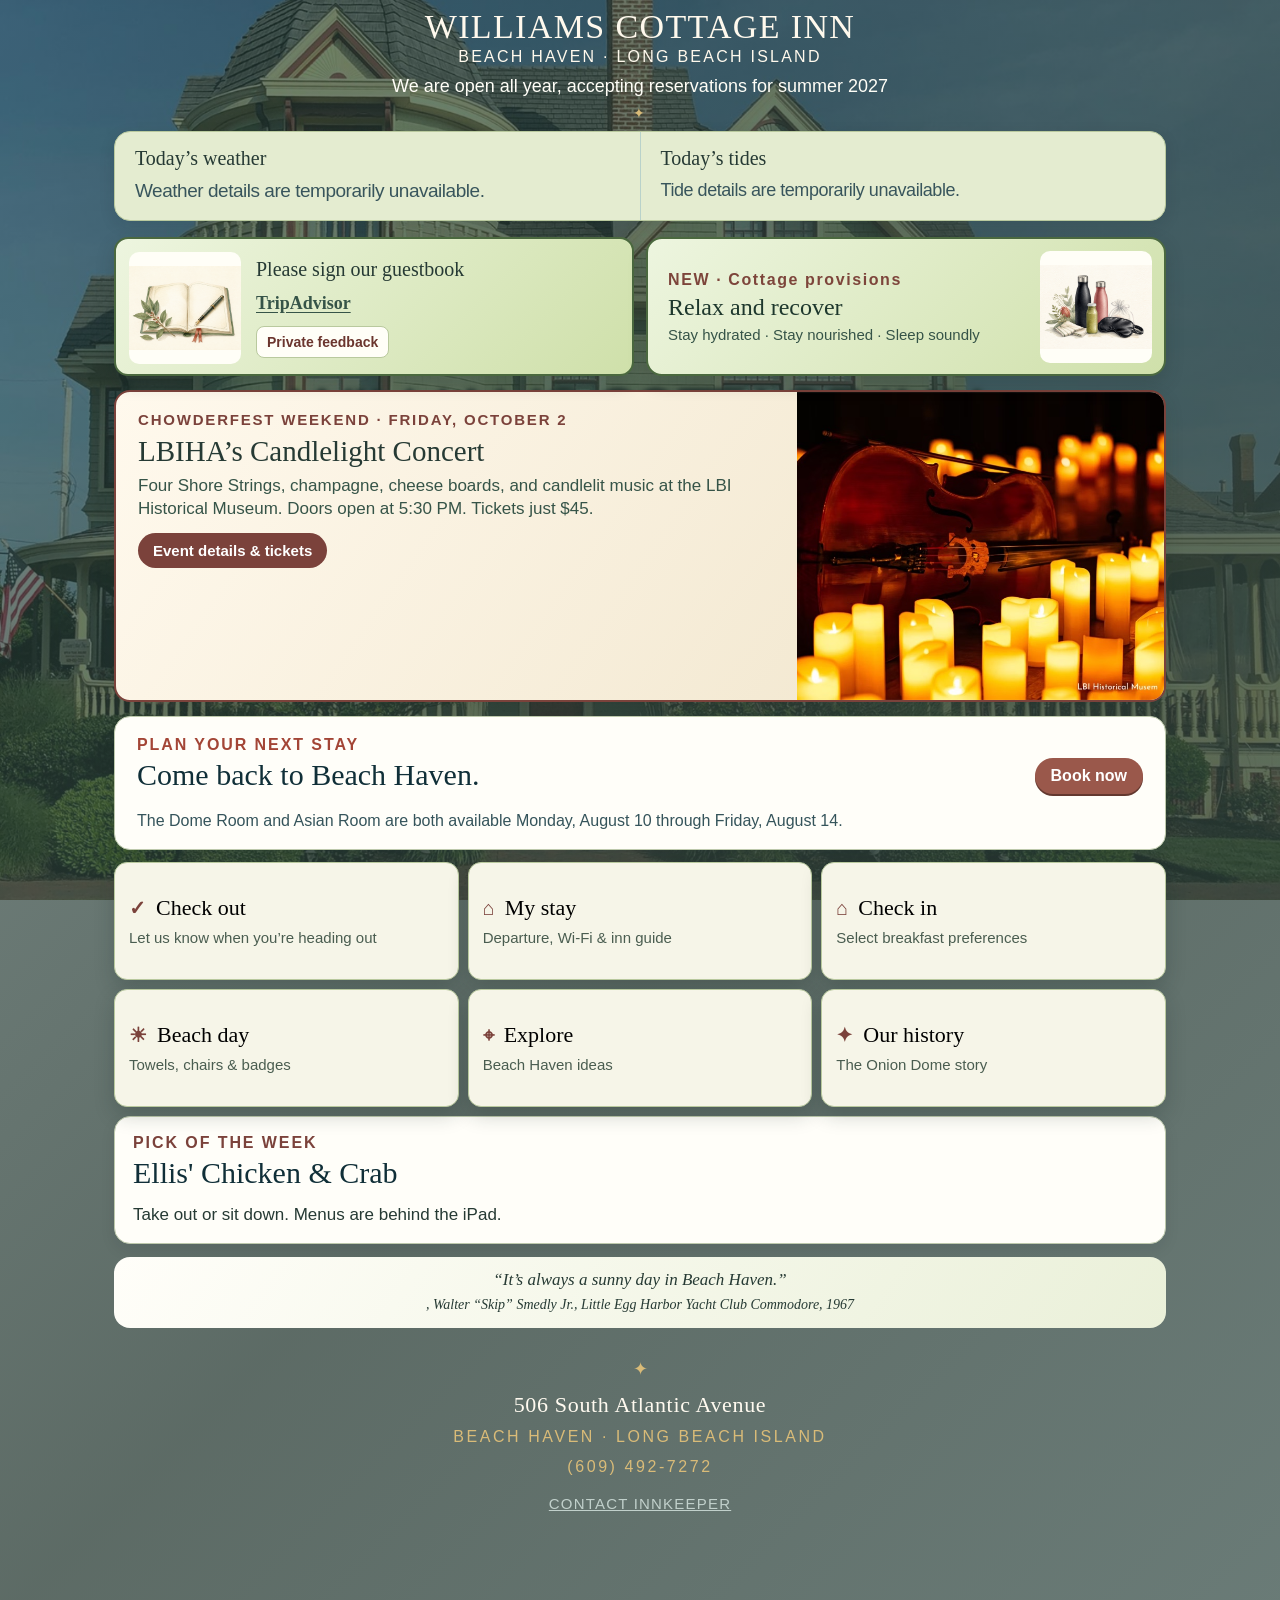
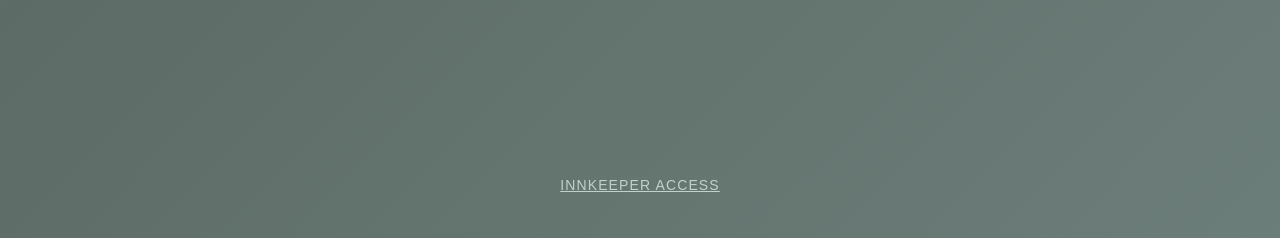
==== index.html @ 40715e0e "Correct current availability messaging" ====
<!doctype html>
<html lang="en">
<head>
  <meta charset="utf-8"><meta name="viewport" content="width=device-width,initial-scale=1,viewport-fit=cover"><meta name="theme-color" content="#103f4b"><title>Williams Cottage Inn | Digital Innkeeper</title>
  <style>
    :root{--ink:#173740;--ocean:#103f4b;--sea:#3f7d83;--cream:#fffaf0;--sand:#f5ebdb;--rose:#ae5848;--gold:#b89252;--line:#ddd7cc}*{box-sizing:border-box}body{margin:0;background:linear-gradient(135deg,#164e5a,#0d303c);font-family:Georgia,serif;color:var(--ink)}button,input,textarea,select{font:inherit}button{cursor:pointer}.shell{max-width:1100px;margin:auto;padding:max(18px,env(safe-area-inset-top)) 24px max(24px,env(safe-area-inset-bottom))}.mast{text-align:center;color:#fff9ed;letter-spacing:.11em;text-transform:uppercase;font:12px Arial,sans-serif;margin:5px 0 16px}.mast b{display:block;font:normal 26px Georgia,serif;letter-spacing:.04em;margin:5px}.mast i{color:#d9bb78;font-style:normal}.screen{display:none}.screen.active{display:block;animation:in .22s ease-out}@keyframes in{from{opacity:.4;transform:translateY(8px)}to{opacity:1;transform:none}}.panel{background:var(--cream);border-radius:22px;box-shadow:0 18px 45px #061a204d;overflow:hidden}.hero{padding:45px 50px 36px;min-height:405px;background:radial-gradient(circle at 100% 0,#b9d9d1 0,transparent 34%),linear-gradient(125deg,#fffdf7,#f3e5cc)}.eyebrow{color:var(--rose);font:bold 12px Arial,sans-serif;text-transform:uppercase;letter-spacing:.15em}.hero h1,.heading h1{font-size:clamp(40px,6vw,66px);font-weight:normal;line-height:1;margin:15px 0}.hero p{font:21px/1.45 Arial,sans-serif;max-width:570px;margin:0 0 28px}.primary,.quiet,.tile,.option,.nav-button{border:0;border-radius:13px;transition:.15s}.primary{background:var(--rose);color:white;padding:16px 21px;font:bold 16px Arial,sans-serif;box-shadow:0 4px 0 #813c31}.quiet{background:#fffefa;border:1px solid #b9c9c4;padding:15px 20px;font:bold 15px Arial,sans-serif}.primary:active,.tile:active,.option:active{transform:translateY(2px);box-shadow:none}.home-grid{display:grid;grid-template-columns:repeat(3,1fr);gap:15px;margin-top:16px}.tile{min-height:135px;text-align:left;padding:19px;background:var(--cream);box-shadow:0 9px 22px #05191e2a}.tile:hover,.option:hover{transform:translateY(-2px);box-shadow:0 12px 24px #05191e32}.tile i{display:block;color:var(--rose);font-size:27px;font-style:normal;margin-bottom:9px}.tile b{font-weight:normal;font-size:20px}.tile span{display:block;font:14px/1.35 Arial,sans-serif;color:#5b6d6f;margin-top:6px}.page{padding:31px 40px 36px}.back{border:0;background:none;padding:0 0 17px;color:var(--rose);font:bold 14px Arial,sans-serif}.heading{border-bottom:1px solid var(--line);margin-bottom:21px}.heading h1{font-size:42px;margin:0 0 10px}.heading p,.small{font:16px/1.45 Arial,sans-serif;color:#58696b;margin:0 0 19px}.options{display:grid;grid-template-columns:repeat(3,1fr);gap:12px}.option{min-height:76px;padding:15px;background:#eef4f0;border:1px solid #d5dfd8;text-align:center;font-size:18px}.option.selected{background:var(--ocean);color:white;border-color:var(--ocean)}.footer-row{display:flex;align-items:center;justify-content:space-between;gap:14px;margin-top:25px}.step{font:13px Arial,sans-serif;color:#68797a}.cards{display:grid;grid-template-columns:repeat(2,1fr);gap:14px}.card{border:1px solid #e4dccc;border-radius:12px;padding:18px;background:#fffdf8}.card h2{font-size:22px;font-weight:normal;margin:0 0 7px}.card p,.card li{font:15px/1.45 Arial,sans-serif;color:#536366}.card ul{margin:6px 0 0;padding-left:18px}.notice{margin:20px 0 0;padding:15px 17px;background:#e8f1ec;border-left:5px solid var(--sea);font:15px/1.45 Arial,sans-serif}.field{display:block;font:bold 13px Arial,sans-serif;margin:16px 0 5px}.text-input,.text-area{width:100%;border:1px solid #b9c9c4;border-radius:9px;background:white;padding:13px;font:16px Arial,sans-serif}.text-area{min-height:95px;resize:vertical}.confirmation{text-align:center;padding:48px 30px}.seal{margin:auto auto 16px;width:75px;height:75px;border:3px solid var(--gold);border-radius:50%;display:grid;place-items:center;color:var(--gold);font-size:34px}.confirmation h1{font-weight:normal;font-size:40px;margin:0 0 11px}.confirmation p{font:17px/1.5 Arial,sans-serif;color:#526366;max-width:590px;margin:0 auto 24px}.kiosk-footer{color:#dfebe7;text-align:center;font:12px Arial,sans-serif;margin-top:16px}.kiosk-footer button{color:inherit;background:none;border:0;text-decoration:underline}.staff-bar{display:flex;justify-content:space-between;align-items:center;background:#0c313a;color:white;padding:16px 20px}.staff-bar h1{font-size:25px;font-weight:normal;margin:0}.staff-main{padding:26px}.stats{display:grid;grid-template-columns:repeat(3,1fr);gap:12px;margin-bottom:21px}.stat{border-radius:12px;padding:17px;background:#edf3ef}.stat strong{display:block;font-size:31px;font-weight:normal;color:var(--rose)}.stat span{font:13px Arial,sans-serif}.queue{display:grid;gap:12px}.ticket{border:1px solid var(--line);border-left:6px solid var(--rose);border-radius:10px;padding:15px;background:#fffdf8}.ticket.done{border-left-color:var(--sea);opacity:.7}.ticket-top{display:flex;justify-content:space-between;gap:10px;align-items:flex-start}.ticket h3{margin:0;font-size:21px;font-weight:normal}.ticket p{margin:6px 0;font:15px/1.42 Arial,sans-serif}.ticket time{font:12px Arial,sans-serif;color:#617375}.ticket-actions{display:flex;gap:8px;margin-top:11px}.mini{border:1px solid #b5c5bf;border-radius:7px;background:white;padding:7px 10px;font:bold 12px Arial,sans-serif}.settings{margin-top:28px;border-top:1px solid var(--line);padding-top:22px}.settings h2{font-weight:normal;font-size:28px}.settings-grid{display:grid;grid-template-columns:1fr 1fr;gap:13px}.empty{padding:28px;text-align:center;border:1px dashed #b7c6c0;border-radius:11px;font:16px/1.45 Arial,sans-serif;color:#637577}.hidden{display:none!important}@media(max-width:680px){.shell{padding-left:13px;padding-right:13px}.hero,.page{padding:27px 21px}.home-grid,.options{grid-template-columns:repeat(2,1fr)}.hero{min-height:370px}.cards,.settings-grid{grid-template-columns:1fr}.stats{grid-template-columns:repeat(3,1fr)}.staff-main{padding:19px}.heading h1{font-size:36px}.tile{padding:16px;min-height:120px}.tile b{font-size:18px}}
    /* The welcome panel is intentionally content-sized: a small bottom margin only. */
    .hero{min-height:0;padding-bottom:30px}.hero p{margin-bottom:0}
    /* Larger type for a relaxed, easy-to-read front-desk experience. */
    .mast{font-size:14px}.mast b{font-size:29px}.eyebrow{font-size:14px}.hero h1{font-size:clamp(34px,4.5vw,52px)}.hero p.hero-quote{font:italic 19px/1.4 Georgia,serif;margin:0}.tile b{font-size:23px}.tile span{font-size:16px}.primary{font-size:18px}.quiet{font-size:17px}.back{font-size:16px}.heading p,.small{font-size:18px}.option{font-size:20px}.step{font-size:15px}.card h2{font-size:25px}.card p,.card li,.notice{font-size:17px}.field{font-size:15px}.text-input,.text-area{font-size:18px}.kiosk-footer{font-size:14px}.staff-bar h1{font-size:28px}.stat span,.ticket time{font-size:14px}.ticket h3{font-size:24px}.ticket p{font-size:17px}.mini{font-size:14px}.confirmation p{font-size:19px}.guide-link{color:#8a4132;font-weight:bold;text-decoration:underline;text-underline-offset:3px}.phone-number{color:#536366;font-weight:bold;text-decoration:none;cursor:default}.checkout-log{margin-top:28px;padding-top:16px;border-top:1px solid var(--line);font:14px/1.55 Arial,sans-serif;color:#58696b}.checkout-log b{display:block;color:var(--ink);font-size:15px}.checkout-log small{display:block;margin-top:8px;color:#788785}.today-strip{display:grid;grid-template-columns:1fr 1fr;gap:15px;margin:0 0 16px}.today-card{border-radius:16px;padding:19px 21px;background:#dcebe6;border:1px solid #b9d2ca;box-shadow:none}.today-card:nth-child(2){background:#dbe8ee;border-color:#bdd2dc}.today-card h2{font-size:22px;font-weight:normal;margin:0 0 7px}.today-card p{font:17px/1.45 Arial,sans-serif;margin:0;color:#38555c}.today-card strong{color:var(--ink)}@media(max-width:680px){.today-strip{grid-template-columns:1fr}.today-card{padding:18px}}
    /* Header and one-piece daily conditions banner. */
    .mast{margin-bottom:14px}.mast b{font-size:30px}.mast span{display:block;margin-top:5px;font:14px Arial,sans-serif;letter-spacing:.14em}.today-strip{display:flex;align-items:stretch;gap:0;margin:0 0 16px;background:#dcebe6;border:1px solid #b9d2ca;border-radius:16px;overflow:hidden}.today-card,.today-card:nth-child(2){width:100%;flex:1;background:transparent;border:0;border-radius:0;box-shadow:none;padding:15px 20px}.today-card+.today-card{border-left:1px solid #b9d2ca}.today-card h2{font-size:20px}.today-card p{white-space:nowrap;font-size:13px;letter-spacing:-.01em}.today-card #weatherToday{font-size:16px}.condition-divider{padding:0 6px;color:#57746f}@media(max-width:680px){.today-strip{display:block}.today-card+.today-card{border-left:0;border-top:1px solid #b9d2ca}}
    /* Refined guest-facing wording. */
    .hero-quote{font-size:0!important;white-space:nowrap}.hero-quote::after{content:'— Walter “Skip” Smedly Jr., Little Egg Harbor Yacht Club Commodore, 1967';font:italic 13px/1.4 Georgia,serif}#explore .heading p{font-size:0}#explore .heading p::after{content:'The innkeeper’s little black book: favorite tables, treats, strolls, and places worth planning your day around.';font:20px/1.45 Arial,sans-serif}.today-card p{letter-spacing:-.025em}.today-card #weatherToday{font-size:19px}.today-card #tideToday{font-size:18px}.tile b{font-size:25px}.tile span{font-size:17px}.heading h1{font-size:46px}.heading p,.small{font-size:20px}.card h2{font-size:27px}.card p,.card li,.notice{font-size:19px}.option{font-size:22px}.primary{font-size:19px}.quiet{font-size:18px}.kiosk-footer{font-size:22px;line-height:1.4}.kiosk-footer button{display:block;margin:230px auto 0;font-size:12px;opacity:.78}
    /* Large-format iPad typography across the full kiosk. */
    .mast b{font-size:34px}.mast span{font-size:16px}.tile b{font-size:28px}.tile span{font-size:19px}.back{font-size:18px}.heading h1{font-size:50px}.heading p,.small{font-size:22px}.card h2{font-size:30px}.card p,.card li,.notice{font-size:21px}.option{font-size:24px}.primary{font-size:21px}.quiet{font-size:20px}.step{font-size:17px}.field{font-size:18px}.text-input,.text-area{font-size:21px}.confirmation h1{font-size:46px}.confirmation p{font-size:21px}.staff-bar h1{font-size:32px}.stat strong{font-size:36px}.stat span,.ticket time{font-size:16px}.ticket h3{font-size:27px}.ticket p{font-size:20px}.mini{font-size:16px}.hero-quote::after{font-size:12px}.kiosk-footer{font-size:26px;line-height:1.45}.kiosk-footer button{display:block;margin:100px auto 0;font-size:14px}
    /* Keep the kiosk focused on actions, not secondary explanatory copy. */
    .heading p,.tile span,.step{display:none}
    /* Finishing touches for a more considered inn experience. */
    .panel{border:1px solid #ffffff66}.heading{padding-bottom:14px}.card{box-shadow:0 5px 14px #1737400d}.tile{border:1px solid #ffffff80}.home-grid .tile span{display:block}.hero-quote::after{font-size:14px}.option{box-shadow:0 3px 8px #1737400b}.kiosk-footer{margin-top:28px;color:#dcebe6;font-size:inherit;letter-spacing:normal;text-transform:none}.footer-address{padding-top:8px;border-top:1px solid #ffffff38}.footer-address b{display:block;font:normal 22px Georgia,serif;letter-spacing:.03em;color:#fffaf0}.footer-address span{display:block;margin-top:8px;font:16px/1.4 Arial,sans-serif;letter-spacing:.16em;text-transform:uppercase;color:#d9bb78}.footer-phone{display:block;margin-top:9px;font:19px Georgia,serif;color:#fffaf0}.kiosk-footer button{margin-top:100px;font:14px Arial,sans-serif;letter-spacing:.08em;text-transform:uppercase}
    /* A calm, unified visual finish. */
    body{background:linear-gradient(145deg,#164e5a 0%,#0d303c 72%)}.panel{border:1px solid #ffffff80;box-shadow:0 18px 46px #061a2052}.hero{background:radial-gradient(circle at 100% 0,#b9d9d1 0,transparent 37%),linear-gradient(125deg,#fffdf7,#f3e5cc)}.hero-quote::after{font-size:16px}.mast{margin-bottom:0}.mast i{display:block;margin:16px 0}.home-grid{gap:18px}.tile{border:1px solid #e4dccc;background:#fffdf8;box-shadow:0 8px 20px #05191e1f}.tile:hover{box-shadow:0 13px 25px #05191e2b}.tile i{color:var(--rose)}.page{padding-top:34px}.heading{margin-bottom:26px;border-bottom:1px solid #d9d3c9}.cards{gap:18px}.card{border:1px solid #e8dfd1;border-radius:15px;padding:21px;background:#fffef9;box-shadow:0 5px 14px #1737400d}.card h2{color:#173740}.option{border-radius:14px;background:#f0f5f2}.primary,.quiet{border-radius:11px}.primary{box-shadow:0 3px 0 #813c31}.quiet{background:#fffefa}.today-strip{box-shadow:0 5px 16px #061a201c}.footer-row{padding-top:3px}#breakfast-time .footer-row{flex-wrap:wrap;justify-content:flex-end}.kiosk-footer{padding-bottom:20px}.footer-address{border-top:0;padding-top:0}.footer-address::before{content:'✦';display:block;margin:16px 0;color:#d9bb78;font-size:18px}
    .bottom-breadcrumb{display:none}.mast,.footer-address{cursor:pointer}
    /* Keep the guest choices visible at a glance, with the quote as a quiet sign-off. */
    #home .hero{display:none}.home-grid{margin-top:0}.home-quote{margin:22px 0 0;padding:17px 22px;border-radius:16px;background:linear-gradient(125deg,#fffdf7,#f3e5cc);color:var(--ink);text-align:center}.home-quote p{margin:0;font:italic 18px/1.45 Georgia,serif}.home-survey{display:block;width:100%;margin:16px auto 0;padding:17px 22px;background:#e8f1ec;border:1px solid #b9d2ca;border-radius:16px;color:var(--ocean);box-shadow:0 6px 15px #061a2015;font-size:20px}.home-survey:hover{background:#dcebe6;transform:translateY(-1px)}.rating-options{grid-template-columns:repeat(5,1fr);gap:9px}.rating-options .option{min-height:68px;padding:10px}.kiosk-footer .urgent-note{font:15px/1.4 Arial,sans-serif;letter-spacing:normal;text-transform:none;color:#dcebe6}.kiosk-footer .support-button{display:inline-block;margin:16px auto 0;font-size:15px}.kiosk-footer .staff-access{margin-top:260px;font-size:14px}
    .shell{padding-top:max(8px,env(safe-area-inset-top))}.mast{margin-top:0}.mast b{margin:0}.mast span{margin-top:2px}.mast i{margin:7px 0 10px}
    /* A tighter home grid keeps guest feedback in view on the iPad. */
    .home-grid{gap:12px}.tile{min-height:118px;padding:13px 16px}.tile i{font-size:23px;margin-bottom:5px}.tile span{margin-top:3px}
    .footer-address::before{margin:7px 0 10px}
    /* High-contrast, color-independent guest interface. */
    :root{--ink:#102f38;--ocean:#073c4a;--sea:#17656a;--cream:#fffdf7;--sand:#f7efdf;--rose:#7a281f;--gold:#c79a42;--line:#9aa9a5}
    body{background:linear-gradient(145deg,#0a4b59 0%,#07333e 72%)}
    .panel,.tile,.card{border-color:#9aa9a5}.tile{box-shadow:0 4px 12px #061a2033}.tile i{color:var(--rose)}
    .tile span,.heading p,.small,.card p,.card li,.confirmation p{color:#29494f}
    .guide-link{color:#70231c;text-decoration-thickness:2px;text-underline-offset:3px}
    .primary{background:#7a281f;box-shadow:0 3px 0 #4f1813}.quiet{color:#102f38;border:2px solid #526d70}
    .option{border:2px solid #78928f;color:#102f38}.option.selected{background:#073c4a;border-color:#073c4a;color:#fff}
    .option.selected::after{content:' ✓';font-family:Arial,sans-serif;font-weight:700}
    .primary,.quiet,.option,.tile,.mini{font-weight:700}
    button:focus-visible,a:focus-visible,input:focus-visible,textarea:focus-visible{outline:4px solid #f0bd45;outline-offset:3px}
    .kiosk-footer .rebook-footer{display:block;margin:18px auto 0;color:#dcebe6;font:14px/1.4 Arial,sans-serif;letter-spacing:normal;text-transform:none;text-decoration:underline;text-decoration-thickness:2px;text-underline-offset:3px}
    .return-stay{margin:20px 0 0;padding:22px 24px;border:1px solid #b9d2ca;border-radius:16px;background:#e8f1ec;color:#102f38;box-shadow:0 6px 15px #061a2015}.return-stay .return-eyebrow{display:block;color:#a34536;font:700 13px/1.2 Arial,sans-serif;letter-spacing:.12em;text-transform:uppercase}.return-stay h2{margin:5px 0 10px;font:normal 30px/1.1 Georgia,serif}.return-stay p{margin:0;font:700 19px/1.35 Arial,sans-serif}.return-stay small{display:block;margin-top:5px;font:15px/1.35 Arial,sans-serif;color:#35545b}.return-stay .return-book{display:inline-block;margin-top:15px;padding:12px 17px;border-radius:10px;background:#073c4a;color:#fff;text-decoration:none;font:700 17px/1.2 Arial,sans-serif}.return-stay .return-event{margin-top:18px;padding-top:15px;border-top:1px solid #9ebbb2}.return-stay .return-event a{display:block;color:#102f38;font:700 18px/1.3 Georgia,serif;text-decoration-thickness:2px;text-underline-offset:3px}.return-stay .return-event span{display:block;margin-top:4px;font:16px/1.35 Arial,sans-serif;color:#35545b}
  </style>
  <script>document.addEventListener('DOMContentLoaded',()=>{const domeNote=document.querySelector('.return-stay .return-event span');if(domeNote)domeNote.textContent='Floor-to-ceiling ocean-view windows!'})</script>
  <style>.home-quote p{font-size:22px!important;line-height:1.42}#dailyQuoteSource{font-size:14px}.new-ribbon{display:block;width:100%;margin:0 0 12px;padding:13px 18px;border:1px solid #b79c62;border-radius:13px;background:#fff8e8;color:#573e17;text-align:center;font:700 17px/1.35 Arial,sans-serif;box-shadow:0 4px 11px #061a2014}.new-ribbon:hover{background:#fff1ce}.return-stay{margin:12px 0!important;padding:18px 22px!important}.return-stay h2{margin:4px 0 7px!important}.return-stay .return-event{margin-top:9px;padding-top:0!important;border-top:0!important}</style>
  <script>document.addEventListener('DOMContentLoaded',()=>{const grid=document.querySelector('#home .home-grid'),stay=document.querySelector('.return-stay');document.querySelector('.new-ribbon')?.remove();document.querySelector('.return-stay small')?.remove();document.querySelector('.return-book')?.remove();const dates=document.querySelector('.return-stay>p');if(dates)dates.textContent='Next available stay · Monday, Aug. 10–Friday, Aug. 14 · Dome Room · Asian Room';const events=stay?.querySelectorAll('.return-event');if(events?.[0]){const link=events[0].querySelector('a'),note=events[0].querySelector('span');if(link){link.href='https://secure.thinkreservations.com/williamscottageinn/reservations/availability?start_date=2026-08-10&end_date=2026-08-14&number_of_adults=2&number_of_children=0';link.textContent='Four nights in Beach Haven'}if(note)note.textContent='The Dome Room and Asian Room are both available Monday through Thursday night.'}events?.forEach((event,index)=>{if(index>0)event.remove()});if(grid&&stay)grid.insertAdjacentElement('beforebegin',stay);const day=()=>new Intl.DateTimeFormat('en-CA',{timeZone:'America/New_York'}).format(new Date()),started=day();setInterval(()=>{if(day()!==started)location.reload()},60000)})</script>
  <style>.new-ribbon{font:italic 20px/1.42 Georgia,serif}</style><script>document.addEventListener('DOMContentLoaded',()=>{const q=[['“The cure for anything is salt water—sweat, tears, or the sea.”','— Isak Dinesen'],['“It’s always a sunny day in Beach Haven.”','— Walter “Skip” Smedly Jr., Little Egg Harbor Yacht Club Commodore, 1967'],['“The sea, once it casts its spell, holds one in its net of wonder forever.”','— Jacques Cousteau'],['“The ocean stirs the heart, inspires the imagination and brings eternal joy to the soul.”','— Robert Wyland']][Math.floor(Date.now()/86400000)%4],t=document.getElementById('dailyQuote'),s=document.getElementById('dailyQuoteSource');if(t)t.textContent=q[0];if(s)s.textContent=q[1]})</script>
  <script>document.addEventListener('DOMContentLoaded',()=>{const beachCopy=['Available at check-in.','Closet to the left of the front door before exiting.','In the backyard beside the outdoor shower.','In the outdoor bin.','Rinse your feet at the outdoor shower. Hang beach towels outside to dry and help keep sand out of the inn.','Wipe sandy items with a towel; shake it out and hang it outside. Or rinse items and leave them outside to dry.'];document.querySelectorAll('#beach .card p').forEach((paragraph,index)=>{if(beachCopy[index])paragraph.textContent=beachCopy[index]})})</script>
  <script>document.addEventListener('DOMContentLoaded',()=>{document.querySelectorAll('.bottom-breadcrumb').forEach(item=>item.remove());const goHome=()=>show('home');document.querySelector('.mast')?.addEventListener('click',goHome);document.querySelector('.kiosk-footer')?.addEventListener('click',event=>{if(event.target.closest('.footer-address')&&!event.target.closest('button'))goHome()})})</script>
  <script>document.addEventListener('DOMContentLoaded',()=>{const checkoutTile=document.querySelector('.tile[onclick="beginCheckout()"]');if(checkoutTile){const label=checkoutTile.querySelector('span');if(label)label.textContent='Let us know when you’re heading out'}window.recordCheckout=()=>{const q=JSON.parse(localStorage.getItem('wciCheckouts')||'[]');window.lastCheckoutId=Date.now();q.unshift({id:window.lastCheckoutId,room:state.room,created:new Date().toISOString(),cycle:checkoutCycle()});localStorage.setItem('wciCheckouts',JSON.stringify(q));showConfirmation('You’re checked out.',`${state.room} is checked out. Thank you for staying with us. Please take a moment to sign our guestbook, and please leave your key and beach badge at the front desk. Safe travels!`);document.getElementById('confirmUndo').style.display='inline-block';document.getElementById('confirmSurvey').style.display='inline-block'}})</script>
  <script>document.addEventListener('DOMContentLoaded',()=>{const footer=document.querySelector('.kiosk-footer');if(footer&&!footer.querySelector('.footer-address'))footer.innerHTML='<div class="footer-address"><b>506 South Atlantic Avenue</b><span>Beach Haven · Long Beach Island</span><span id="footerPhone" class="footer-phone"></span><button class="support-button" onclick="show(\'support\')">Contact innkeeper</button></div><a class="rebook-footer" href="https://www.williamscottageinn.com/" target="_blank" rel="noopener">We are open all year + accepting reservations for summer 2027</a><button class="staff-access" onclick="show(\'staff-login\')">Innkeeper access</button>';refreshGuestSettings()})</script>
  <script>document.addEventListener('DOMContentLoaded',()=>{const breakfastFooter=document.querySelector('#breakfast-time .footer-row');if(breakfastFooter)breakfastFooter.innerHTML='<button class="primary" id="timeNext" disabled onclick="confirmBreakfastAtTime()">Confirm breakfast</button><button class="quiet" onclick="confirmBreakfastAtTime(\'Vegan\')">Request vegan</button><button class="quiet" onclick="confirmBreakfastAtTime(\'Gluten-free\')">Request gluten-free</button>';window.confirmBreakfastAtTime=(diet='No dietary restrictions')=>{if(!state.time){alert('Please select a breakfast time first.');return}state.diet=diet;newItem('Breakfast',`${state.time} · ${state.diet}`,'');showConfirmation('Breakfast confirmed.',`${state.room}: ${state.time}, ${state.diet.toLowerCase()}.`)}})</script>
  <script>document.addEventListener('DOMContentLoaded',()=>{const baseShow=window.show;window.show=(id=>{baseShow(id);if(id==='breakfast-diet'){state.diet='No dietary restrictions';const options=document.querySelectorAll('#breakfast-diet .option');options.forEach(option=>option.classList.remove('selected'));if(options[0])options[0].classList.add('selected')}})})</script>
  <script>document.addEventListener('DOMContentLoaded',()=>{const home=document.getElementById('home'),moveBanner=()=>{const banner=document.getElementById('todayStrip');if(home&&banner&&home.firstElementChild!==banner)home.insertBefore(banner,home.firstElementChild)};if(home)new MutationObserver(moveBanner).observe(home,{childList:true});moveBanner();const tides=document.getElementById('tideToday');if(tides){const simplify=()=>tides.querySelectorAll('strong').forEach(item=>{if(item.textContent.includes(' Tide'))item.textContent=item.textContent.replace(' Tide','')});new MutationObserver(simplify).observe(tides,{childList:true,subtree:true,characterData:true});simplify()}const departure=document.querySelector('#stay .card p');if(departure&&departure.firstChild)departure.firstChild.textContent='Check-out by ';const breakfastConfirm=document.getElementById('dietNext');if(breakfastConfirm)breakfastConfirm.disabled=false;window.sendBreakfast=()=>{if(!state.diet)state.diet='No dietary restrictions';const note=document.getElementById('dietNote').value.trim();newItem('Breakfast',`${state.time} · ${state.diet}`,note);showConfirmation('Breakfast confirmed.',`${state.room}: ${state.time}, ${state.diet.toLowerCase()}.${note?' Your additional note was included.':''}`)}})</script>
  <style>
    .weekly-pick{display:grid;grid-template-columns:minmax(0,1.08fr) minmax(230px,.92fr);margin:14px 0 22px;border:1px solid #b9d2ca;border-radius:16px;overflow:hidden;background:#fffdf7;color:#102f38;box-shadow:0 6px 15px #061a2015}
    .weekly-pick-copy{padding:22px 24px;align-self:center}.weekly-pick-eyebrow{display:block;color:#a34536;font:700 13px/1.2 Arial,sans-serif;letter-spacing:.12em;text-transform:uppercase}.weekly-pick h2{margin:6px 0 9px;font:normal 30px/1.1 Georgia,serif}.weekly-pick p{margin:0;color:#35545b;font:17px/1.45 Arial,sans-serif}.weekly-pick a{display:inline-block;margin-top:14px;color:#fff;background:#073c4a;border-radius:10px;padding:11px 15px;text-decoration:none;font:700 16px/1.2 Arial,sans-serif}.weekly-pick figure{margin:0;min-height:205px;background:#173f49}.weekly-pick img{display:block;width:100%;height:100%;min-height:205px;object-fit:cover;object-position:center}
    @media (max-width:620px){.weekly-pick{grid-template-columns:1fr}.weekly-pick figure{min-height:180px;order:-1}.weekly-pick img{min-height:180px}}
  </style>
  <script>document.addEventListener('DOMContentLoaded',()=>{const home=document.getElementById('home'),grid=document.querySelector('#home .home-grid'),stay=document.querySelector('.return-stay'),storeHome=document.querySelector('.store-home');if(home&&storeHome)home.insertBefore(storeHome,home.firstElementChild);if(grid&&!document.querySelector('[data-engleside-pick]')){const pick=document.createElement('section');pick.className='weekly-pick';pick.dataset.englesidePick='';pick.setAttribute('aria-label','Top pick of the week');pick.innerHTML='<div class="weekly-pick-copy"><span class="weekly-pick-eyebrow">Top pick of the week</span><h2>Engleside Inn</h2><p>Try their <b>shrimp, lobster &amp; scallops</b> dish — an absolutely delicious classic for a special Beach Haven dinner.</p><a href="https://www.engleside.com/dining/" target="_blank" rel="noopener">Explore Engleside dining →</a></div><figure><img src="engleside-top-pick.png" alt="Shrimp, lobster, and scallops dish at Engleside Inn"></figure>';grid.insertAdjacentElement('beforebegin',pick)}if(home&&!document.querySelector('[data-howards-favorite]')){const favorite=document.createElement('section');favorite.className='weekly-pick';favorite.dataset.howardsFavorite='';favorite.setAttribute('aria-label','Guest favorite');favorite.innerHTML='<div class="weekly-pick-copy"><span class="weekly-pick-eyebrow">Guest favorite</span><h2>Howard’s Seafood Restaurant</h2><p>Order the <b>horseradish-crusted salmon</b> — baked with a horseradish, lemon, and Dijon crust. A classic LBI dinner in Beach Haven Gardens.</p><a href="https://howardsrestaurant.com/menu" target="_blank" rel="noopener">See Howard’s menu →</a></div><figure><img src="howards-top-pick.jpeg" alt="Dinner at Howard’s Seafood Restaurant"></figure>';home.append(favorite)}const dining=document.querySelector('#dining .cards'),howards=[...document.querySelectorAll('#dining .card')].find(card=>card.querySelector('h2')?.textContent==='Howard’s Seafood Restaurant');if(dining&&howards)dining.append(howards)})</script>
</head>
<body><div class="shell"><header class="mast"><b>Williams Cottage Inn</b><span>Beach Haven · Long Beach Island</span><i>✦</i></header><main>
  <section id="home" class="screen active"><div class="panel hero"></div><div class="home-grid"><button class="tile" onclick="beginCheckout()"><i>✓</i><b>Check out</b><span>Let us know when you’re heading out</span></button><button class="tile" onclick="show('stay')"><i>⌂</i><b>My stay</b><span>Departure, Wi‑Fi & inn guide</span></button><button class="tile" onclick="show('beach')"><i>☀</i><b>Beach day</b><span>Towels, chairs & badges</span></button><button class="tile" onclick="show('explore')"><i>⌖</i><b>Explore</b><span>Beach Haven ideas</span></button><button class="tile" onclick="show('history')"><i>✦</i><b>Our history</b><span>The Onion Dome story</span></button><button class="tile" onclick="beginCheckin()"><i>⌂</i><b>Check in</b><span>Room & breakfast details</span></button></div><button class="store-home" onclick="show('store')"><span>NEW · Cottage provisions</span><b>Stay well at the cottage</b><em>Stay hydrated · Stay nourished · Sleep soundly</em></button><div class="home-quote"><p><span id="dailyQuote"></span><br><span id="dailyQuoteSource"></span></p></div><button class="quiet home-survey" onclick="beginSurvey()">✦ Share guest feedback</button><p class="home-guestbook">Before you go, don’t forget to sign our guestbook. Loved your stay? <a href="https://www.tripadvisor.com/Hotel_Review-g46292-d673202-Reviews-Williams_Cottage_Inn-Beach_Haven_Long_Beach_Island_New_Jersey.html" target="_blank" rel="noopener">Leave a TripAdvisor review</a>.</p><section class="return-stay" aria-label="Plan your next stay"><span class="return-eyebrow">Plan your next stay</span><h2>Beach Haven is calling.</h2><p>Tuesday, August 4 · Opulent · Aviary · Asian · Dome</p><small>Availability checked August 2 and can change quickly.</small><a class="return-book" href="https://www.williamscottageinn.com/" target="_blank" rel="noopener">View calendar &amp; book at WilliamsCottageInn.com →</a><div class="return-event"><a href="https://www.williamscottageinn.com/the-dome-room.htm" target="_blank" rel="noopener">A special one-night stay · The Dome Room · August 3</a><span>Did you know? Its ocean-view windows are over seven feet tall.</span></div><div class="return-event"><a href="https://www.bhchowdercookoff.com/" target="_blank" rel="noopener">Beach Haven Chowder Cook-Off · October 3–4</a><span>Merchant Mart Saturday · ticketed Cook-Off Sunday.</span></div></section></section>
  <section id="select-room" class="screen"><div class="panel page"><button class="back" onclick="show('home')">← Home</button><div class="heading"><h1 id="roomTitle">Which room are you in?</h1></div><div class="options" id="rooms"></div></div></section>
  <section id="checkin-details" class="screen"><div class="panel page"><button class="back" onclick="beginCheckin()">← Change room</button><div class="heading"><h1>Check in</h1><p id="checkinRoom"></p></div><div id="checkinForm"></div></div></section>
  <section id="dance" class="screen"><div class="panel page"><button class="back" onclick="show('home')">← Home</button><div class="heading"><h1>7:30 AM dance class</h1><p>Sign-ups close two days before class.</p></div><div class="options" id="danceDates"></div></div></section>
  <section id="breakfast-time" class="screen"><div class="panel page"><button class="back" onclick="show('select-room')">← Change room</button><div class="heading"><h1>Breakfast time</h1><p id="breakfastRoomText"></p></div><div class="options"><button class="option" onclick="pick(this,'time','9:00 AM')">9:00 AM</button><button class="option" onclick="pick(this,'time','10:00 AM')">10:00 AM</button></div><div class="footer-row"><span class="step">Step 2 of 3</span><button class="primary" id="timeNext" disabled onclick="show('breakfast-diet')">Continue</button></div></div></section>
  <section id="breakfast-diet" class="screen"><div class="panel page"><button class="back" onclick="show('breakfast-time')">← Back</button><div class="heading"><h1>Dietary preferences</h1><p>Please select the closest option. Add any important detail below.</p></div><div class="options"><button class="option" onclick="pick(this,'diet','No dietary restrictions')">No dietary<br>restrictions</button><button class="option" onclick="pick(this,'diet','Gluten-free')">Gluten-free</button><button class="option" onclick="pick(this,'diet','Vegan')">Vegan</button></div><label class="field" for="dietNote">Anything else we should know?</label><textarea id="dietNote" class="text-area" maxlength="300" placeholder="Optional dietary note"></textarea><div class="footer-row"><span class="step">Step 3 of 3</span><button class="primary" id="dietNext" disabled onclick="sendBreakfast()">Confirm breakfast</button></div></div></section>
  <section id="request-type" class="screen"><div class="panel page"><button class="back" onclick="show('select-room')">← Back</button><div class="heading"><h1>How can we help?</h1><p>Select a request, then add a detail if helpful.</p></div><div class="options"><button class="option" onclick="pick(this,'request','Extra towels')">Extra towels</button><button class="option" onclick="pick(this,'request','Room assistance')">Room assistance</button><button class="option" onclick="pick(this,'request','Breakfast question')">Breakfast question</button><button class="option" onclick="pick(this,'request','Forgot something')">Forgot something</button><button class="option" onclick="pick(this,'request','Local recommendation')">Local recommendation</button><button class="option" onclick="pick(this,'request','Other assistance')">Other assistance</button></div><label class="field" for="requestNote">A little more detail</label><textarea id="requestNote" class="text-area" maxlength="300" placeholder="Optional — e.g., two towels, sunscreen, a restaurant recommendation"></textarea><div class="footer-row"><span class="step">Step 2 of 2</span><button class="primary" id="requestNext" disabled onclick="sendRequest()">Send request</button></div><div class="notice"><b>Urgent?</b> Use the phone at the front desk or call <span id="phoneInline"></span>.</div></div></section>
  <section id="store" class="screen"><div class="panel page"><button class="back" onclick="show('home')">← Home</button><div class="heading store-heading"><h1>Stay well at the cottage</h1><p>Stay hydrated · Stay nourished · Sleep soundly</p></div><button class="store-dance" onclick="beginDance()"><b>7:30 AM dance class</b><span>Sign up at least two days ahead · Monday, Tuesday, Wednesday &amp; Friday</span></button><div id="storeContent"></div></div></section>
  <section id="stay" class="screen"><div class="panel page"><button class="back" onclick="show('home')">← Home</button><div class="heading"><h1>My stay</h1><p>Helpful details while you make yourself at home.</p></div><div class="cards"><article class="card"><h2>Departure</h2><p>Check-out is by <b>11:00 AM</b>. When you are ready to leave, use the Check out tile and leave your key at the front desk.</p><p><button class="quiet" onclick="beginCheckout()">Check out now</button></p></article><article class="card"><h2>Wi‑Fi</h2><p>See the card beside the iPad for the Wi‑Fi details and bike-lock combination.</p></article><article class="card"><h2>Parlor, anytime</h2><p>Enjoy the communal refrigerator, coffee and tea station, water cooler, glassware, corkscrews, ice buckets, television, and games.</p></article><article class="card"><h2>Your room</h2><p>Your room includes a private bath, television, and mini-refrigerator.</p></article></div></div></section>
  <section id="beach" class="screen"><div class="panel page"><button class="back" onclick="show('home')">← Home</button><div class="heading"><h1>Beach day</h1><p>The beach is only steps away.</p></div><div class="cards"><article class="card"><h2>Beach badges</h2><p>Beach badges are available at check-in. Please keep them with you while you enjoy the beach.</p></article><article class="card"><h2>Beach towels</h2><p>Beach towels are in the closet to the left, just before the front-door exit.</p></article><article class="card"><h2>Beach chairs</h2><p>Beach chairs are in the backyard, beside the outdoor shower.</p></article><article class="card"><h2>Boogie boards & umbrellas</h2><p>Boogie boards and beach umbrellas are available in the outdoor bin.</p></article><article class="card"><h2>After the beach</h2><p>Please rinse your feet at the outdoor shower before coming inside. You are welcome to hang your beach towels outside to dry and help keep sand out of the inn.</p></article><article class="card"><h2>Please care for shared items</h2><p>After use, please wipe down chairs, boogie boards, or umbrellas with a towel. Shake the towel out and hang it outside, or rinse the item and leave it outside to dry.</p></article></div></div></section>
  <section id="explore" class="screen"><div class="panel page"><button class="back" onclick="show('home')">← Home</button><div class="heading"><h1>Beach Haven guide</h1></div><div class="notice"><b>Today & tomorrow</b><br>See what is playing at Surflight Theatre and a few timely island ideas before you head out.</div><div class="options" style="margin-top:20px"><button class="option" onclick="show('activities')">Things to do</button><button class="option" onclick="show('dining')">Places to eat</button></div><div class="cards" style="display:none"></div></div></section>
  <section id="activities" class="screen"><div class="panel page"><button class="back" onclick="show('explore')">← Beach Haven guide</button><div class="heading"><h1>Things to do</h1></div><div class="cards"><article class="card"><h2>Surflight Theatre</h2><p>Live theatre at 201 Engleside Avenue. <a class="guide-link" href="https://surflight.org/" target="_blank" rel="noopener">View the schedule</a>.</p></article><article class="card"><h2>On the water</h2><p>Rent a paddleboard, take a SUP tour, or try SUP yoga with <a class="guide-link" href="https://southendsurfnpaddle.com/" target="_blank" rel="noopener">South End Surf ’N Paddle</a>.</p></article><article class="card"><h2>Yoga & Pilates</h2><p><a class="guide-link" href="https://www.yogabohemianj.com/" target="_blank" rel="noopener">Yoga Bohemia</a> offers beach, bay, and studio classes; <a class="guide-link" href="https://www.theshakespilates.com/" target="_blank" rel="noopener">The Shakes Pilates</a> is another Beach Haven option.</p></article><article class="card"><h2>Shopping & strolling</h2><p>Browse Sur la Plage and the walkable shops of <a class="guide-link" href="https://www.visitbeachhaven.com/shop" target="_blank" rel="noopener">Bay Village</a>, then linger by the bay for sunset.</p></article><article class="card"><h2>Fantasy Island</h2><p>Meet the grandkids at the arcade, then stay for pictures on the rides.</p></article><article class="card"><h2>Thundering Surf</h2><p>Water slides, FlowRider, mini golf, and family games — a complete grandkids afternoon.</p></article><article class="card"><h2>Mr. Tee’s</h2><p>A classic mini-golf stop for an easy family outing.</p></article><article class="card"><h2>Show Place Ice Cream Parlour</h2><p>Ice cream with a show — a sweet Beach Haven evening.</p></article><article class="card"><h2>LBI treasures</h2><p>For a change of scene, climb <a class="guide-link" href="https://www.nps.gov/gate/planyourvisit/barnegat-lighthouse.htm" target="_blank" rel="noopener">Barnegat Lighthouse</a> or take a quiet walk through the <a class="guide-link" href="https://www.fws.gov/refuge/edwin-b-forsythe/visit-us/locations/holgate-unit" target="_blank" rel="noopener">Holgate bird sanctuary</a>.</p></article><article class="card"><h2>Liquor Store</h2><p><a class="guide-link" href="https://www.visitbeachhaven.com/shop" target="_blank" rel="noopener">Rommell’s Wine & Spirits</a> is a convenient Beach Haven stop for wine and spirits.</p></article></div></div></section>
  <section id="dining" class="screen"><div class="panel page"><button class="back" onclick="show('explore')">← Beach Haven guide</button><div class="heading"><h1>Places to eat</h1></div><div class="cards"><article class="card"><h2>Howard’s Seafood Restaurant</h2><p>A Beach Haven Gardens seafood classic. Try the horseradish-crusted salmon, baked with a horseradish, lemon, and Dijon crust.</p><p><a class="guide-link" href="https://howardsrestaurant.com/menu" target="_blank" rel="noopener">Menu</a> · <a class="guide-link" href="https://howardsrestaurant.com/" target="_blank" rel="noopener">Restaurant details</a></p></article><article class="card"><h2>Stefano’s</h2><p>Come for the award-winning clam chowder and stay for Italian coastal comfort food.</p><p><a class="guide-link" href="https://stefanoslbi.com/" target="_blank" rel="noopener">Menu</a> · <a class="guide-link" href="https://www.opentable.com/r/stefanos-restaurant-reservations-long-beach-township?restref=265501&amp;lang=en-US&amp;ot_source=Restaurant%20website" target="_blank" rel="noopener">Reservations</a></p></article><article class="card"><h2>Engleside Inn</h2><p>The Leeward Room is a lovely dinner choice; the Sand Bar is an easy casual stop.</p><p><a class="guide-link" href="https://www.engleside.com/dining/" target="_blank" rel="noopener">Menus & reservations</a></p></article><article class="card"><h2>The Chicken or the Egg</h2><p>Known as “The Chegg” — the go-to choice for famous wings.</p><p><a class="guide-link" href="https://letschegg.com/menu/anytime/lbi" target="_blank" rel="noopener">Menu</a> · Reservations are not accepted.</p></article><article class="card"><h2>Black Whale</h2><p>A lively neighborhood bar and fish house.</p><p><a class="guide-link" href="https://www.blackwhalebar.com/menu" target="_blank" rel="noopener">Menu</a> · <a class="guide-link" href="https://www.blackwhalebar.com/info" target="_blank" rel="noopener">Reservations</a></p></article><article class="card"><h2>Tuckers Tavern</h2><p>Casual coastal tavern dining, a raw bar, and rooftop views in season.</p><p><a class="guide-link" href="https://www.tuckerstavern-lbi.com/" target="_blank" rel="noopener">Menu & details</a></p></article><article class="card"><h2>Bird & Betty’s</h2><p>A bayfront restaurant and live-music spot — especially nice at sunset.</p><p><a class="guide-link" href="https://www.birdandbettys.com/" target="_blank" rel="noopener">Menu</a> · <a class="guide-link" href="https://www.birdandbettys.com/reservations" target="_blank" rel="noopener">Reservations</a></p></article><article class="card"><h2>Parker’s Garage</h2><p>A reservations-friendly dinner spot on Northwest Avenue.</p><p><a class="guide-link" href="https://www.parkersgaragelbi.com/menu" target="_blank" rel="noopener">Menu</a> · <a class="guide-link" href="https://www.parkersgaragelbi.com/reservations" target="_blank" rel="noopener">Reservations</a></p></article><article class="card"><h2>Uncle Will’s</h2><p>A reliable Beach Haven breakfast favorite.</p><p><a class="guide-link" href="https://www.unclewills.com/" target="_blank" rel="noopener">Menu</a></p></article><article class="card"><h2>Crêperie de la Mer</h2><p>A relaxed Beach Avenue stop for crêpes and coffee.</p><p><a class="guide-link" href="https://www.creperiedelamerlbi.com/" target="_blank" rel="noopener">Menu & details</a></p></article><article class="card"><h2>Sea Shell</h2><p>Outdoor lunch, light-fare dinner, and tiki-bar energy by the beach.</p><p><a class="guide-link" href="https://theseashellresort.com/dining" target="_blank" rel="noopener">Menus & dining details</a></p></article></div></div></section>
  <section id="history" class="screen"><div class="panel page"><button class="back" onclick="show('home')">← Home</button><div class="heading"><h1>A landmark saved for Beach Haven</h1><p>Before it became your inn by the sea, this was the grand summer home of Dr. Edward H. Williams — and a piece of Beach Haven nearly lost.</p></div><div class="cards"><article class="card"><h2>Dr. Edward H. Williams’ retreat</h2><p>In 1888, Dr. Edward H. Williams of Philadelphia commissioned this remarkable Queen Anne home as his summer escape at the shore. Wilson Brothers &amp; Company designed it for drama: a sweeping porch, generous rooms, and an unforgettable silhouette against the sky.</p><p><a class="guide-link" href="https://beachhaven-nj.gov/government/historic-preservation-advisory-committee/" target="_blank" rel="noopener">Learn about the Williams Cottage Inn</a></p></article><article class="card"><h2>The house Beach Haven remembers</h2><p>Its onion-shaped cupola gave the home its beloved local name: “the Onion Dome.” For generations, it has been one of the island’s most recognizable Victorian landmarks.</p><p><a class="guide-link" href="https://en.wikipedia.org/wiki/Beach_Haven_Historic_District" target="_blank" rel="noopener">Beach Haven Historic District</a></p></article><article class="card"><h2>Saved from the wrecking ball</h2><p>After years of decline, the house stood on the edge of demolition. The Blahut family stepped in to save it, undertaking a painstaking three-year restoration so its next chapter could be shared rather than erased.</p><p><a class="guide-link" href="https://npgallery.nps.gov/AssetDetail/NRIS/83001608" target="_blank" rel="noopener">National Register record</a></p></article><article class="card"><h2>Its story continues with you</h2><p>Today, original character lives alongside the comforts of a stay by the sea: period antiques, artwork, gracious gathering rooms, and eight distinctive guest rooms. Thank you for becoming part of the story.</p><p><a class="guide-link" href="https://beachhaven-nj.gov/resources/history-of-beach-haven/" target="_blank" rel="noopener">Explore Beach Haven history</a></p></article></div></div></section>
  <section id="confirmation" class="screen"><div class="panel confirmation"><div class="seal">✓</div><h1 id="confirmTitle"></h1><p id="confirmText"></p><button class="primary" onclick="show('home')">Return home</button><button class="quiet" id="confirmSurvey" style="display:none" onclick="beginSurvey()">Guest survey</button><button class="quiet" id="confirmUndo" style="display:none" onclick="undoCheckout()">Undo — change room</button></div></section>
  <section id="survey" class="screen"><div class="panel page"><button class="back" onclick="show('home')">← Home</button><div class="heading"><h1>Guest feedback</h1><p id="surveyRoom"></p></div><label class="field">How was the quality of breakfast?</label><div class="options rating-options"><button class="option" onclick="pickSurvey(this,'breakfast',1)">1</button><button class="option" onclick="pickSurvey(this,'breakfast',2)">2</button><button class="option" onclick="pickSurvey(this,'breakfast',3)">3</button><button class="option" onclick="pickSurvey(this,'breakfast',4)">4</button><button class="option" onclick="pickSurvey(this,'breakfast',5)">5</button></div><label class="field">How was the cleanliness of your stay?</label><div class="options rating-options"><button class="option" onclick="pickSurvey(this,'cleanliness',1)">1</button><button class="option" onclick="pickSurvey(this,'cleanliness',2)">2</button><button class="option" onclick="pickSurvey(this,'cleanliness',3)">3</button><button class="option" onclick="pickSurvey(this,'cleanliness',4)">4</button><button class="option" onclick="pickSurvey(this,'cleanliness',5)">5</button></div><label class="field" for="surveyNote">What could make a future stay even better?</label><textarea id="surveyNote" class="text-area" maxlength="500" placeholder="Optional comment or idea"></textarea><div class="footer-row"><span class="step">1 = poor · 5 = excellent</span><button class="primary" id="surveySubmit" disabled onclick="submitSurvey()">Submit feedback</button></div></div></section>
  <section id="support" class="screen"><div class="panel page"><button class="back" onclick="show('home')">← Home</button><div class="heading"><h1>Contact innkeeper</h1></div><div class="notice"><b>Text or call the inn</b><br><span id="supportPhone"></span></div></div></section>
  <section id="staff-login" class="screen"><div class="panel page"><button class="back" onclick="show('home')">← Guest home</button><div class="heading"><h1>Innkeeper access</h1><p>Enter your passcode to view and manage the service queue.</p></div><label class="field" for="passcode">Passcode</label><input id="passcode" class="text-input" inputmode="numeric" type="password" autocomplete="off"><div class="footer-row"><span class="step">Change the default in Settings after first use.</span><button class="primary" onclick="staffLogin()">Open dashboard</button></div></div></section>
  <section id="staff" class="screen"><div class="panel"><div class="staff-bar"><h1>Innkeeper dashboard</h1><button class="quiet" onclick="show('home')">Guest kiosk</button></div><div class="staff-main"><div class="stats"><div class="stat"><strong id="openCount">0</strong><span>open requests</span></div><div class="stat"><strong id="breakfastCount">0</strong><span>breakfast orders</span></div><div class="stat"><strong id="todayCount">0</strong><span>today’s items</span></div></div><h2 style="font-weight:normal">Service queue</h2><div id="queue" class="queue"></div><div class="checkout-log"><b>Today’s self-check-outs</b><div id="staffCheckouts"></div><small>This list resets daily at 1:00 PM Eastern.</small></div><div class="settings"><h2>Inn settings</h2><p class="small">These details appear in the guest kiosk. Settings stay on this iPad.</p><div class="settings-grid"><div><label class="field">Urgent contact number</label><input id="setPhone" class="text-input" inputmode="tel"><label class="field">Dashboard passcode</label><input id="setPasscode" class="text-input" inputmode="numeric"></div></div><div class="footer-row"><button class="quiet" onclick="exportQueue()">Download today’s log</button><button class="primary" onclick="saveSettings()">Save settings</button></div></div></div></div></section>
</main><footer class="kiosk-footer">506 South Atlantic Avenue · Beach Haven, NJ · <span id="footerPhone"></span></footer></div>
<script>
const rooms=['The Garden Room','The Angel Room','The Aviary Room','The Asian Room','The Blue Room','The Opulent Room','The Dome Room','The Rose Suite'];let task='';let state={};
const defaults={phone:'(609) 492-7272',passcode:'1888'};
function getSettings(){return {...defaults,...JSON.parse(localStorage.getItem('wciSettings')||'{}')}}function getQueue(){return JSON.parse(localStorage.getItem('wciQueue')||'[]')}function putQueue(q){localStorage.setItem('wciQueue',JSON.stringify(q))}function show(id){document.querySelectorAll('.screen').forEach(s=>s.classList.remove('active'));document.getElementById(id).classList.add('active');refreshGuestSettings();renderPublicCheckouts();window.scrollTo(0,0)}
function refreshGuestSettings(){const s=getSettings();document.querySelectorAll('[data-setting]').forEach(e=>e.textContent=s[e.dataset.setting]);document.querySelectorAll('#phoneInline,#footerPhone,#supportPhone').forEach(e=>e.textContent=s.phone)}function checkoutCycle(){const p=Object.fromEntries(new Intl.DateTimeFormat('en-US',{timeZone:'America/New_York',year:'numeric',month:'2-digit',day:'2-digit',hour:'2-digit',hourCycle:'h23'}).formatToParts().filter(x=>x.type!=='literal').map(x=>[x.type,x.value]));const d=new Date(Date.UTC(Number(p.year),Number(p.month)-1,Number(p.day)));if(Number(p.hour)<13)d.setUTCDate(d.getUTCDate()-1);return d.toISOString().slice(0,10)}function getCheckouts(){return JSON.parse(localStorage.getItem('wciCheckouts')||'[]').filter(x=>x.cycle===checkoutCycle())}function renderPublicCheckouts(){const box=document.getElementById('staffCheckouts');if(!box)return;const q=getCheckouts();box.innerHTML=q.length?q.map(x=>`<div>${x.room} · ${new Date(x.created).toLocaleTimeString([],{hour:'numeric',minute:'2-digit'})}</div>`).join(''):'<div>No self-check-outs recorded yet.</div>'}function recordCheckout(){const q=JSON.parse(localStorage.getItem('wciCheckouts')||'[]');q.unshift({room:state.room,created:new Date().toISOString(),cycle:checkoutCycle()});localStorage.setItem('wciCheckouts',JSON.stringify(q));showConfirmation('You’re checked out.',`${state.room} is checked out. Thank you for staying with us. Please leave your key at the front desk. Safe travels!`)}
function beginBreakfast(){task='breakfast';state={};document.getElementById('roomTitle').textContent='Which room are you in?';renderRooms();show('select-room')}function beginCheckout(){task='checkout';state={};document.getElementById('roomTitle').textContent='Which room are you checking out of?';renderRooms();show('select-room')}function beginRequest(){task='request';state={};document.getElementById('roomTitle').textContent='Which room are you in?';renderRooms();show('select-room')}function beginSurvey(){task='survey';state={};document.getElementById('roomTitle').textContent='Which room are you in?';renderRooms();show('select-room')}
function renderRooms(){const list=document.getElementById('rooms');list.innerHTML=rooms.map(r=>`<button class="option" data-room="${r}">${r.replace('The ','')}</button>`).join('');list.querySelectorAll('button').forEach(b=>b.onclick=()=>{state.room=b.dataset.room;afterRoom()})}
function afterRoom(){if(task==='breakfast'){document.getElementById('breakfastRoomText').textContent=`Breakfast selection for ${state.room}.`;show('breakfast-time')}else if(task==='checkout'){recordCheckout()}else if(task==='survey'){document.getElementById('surveyRoom').textContent=`Feedback for ${state.room}`;document.getElementById('surveyNote').value='';document.querySelectorAll('#survey .option').forEach(button=>button.classList.remove('selected'));document.getElementById('surveySubmit').disabled=true;show('survey')}else show('request-type')}
function pick(el,key,value){el.parentElement.querySelectorAll('.option').forEach(b=>b.classList.remove('selected'));el.classList.add('selected');state[key]=value;document.getElementById({time:'timeNext',diet:'dietNext',request:'requestNext'}[key]).disabled=false}
function newItem(type,detail,note=''){const q=getQueue();q.unshift({id:Date.now(),type,room:state.room,detail,note,status:'open',created:new Date().toISOString()});putQueue(q)}
function sendBreakfast(){const note=document.getElementById('dietNote').value.trim();newItem('Breakfast',`${state.time} · ${state.diet}`,note);showConfirmation('Breakfast confirmed.',`${state.room}: ${state.time}, ${state.diet.toLowerCase()}.${note?' Your additional note was included.':''}`)}function sendRequest(){const note=document.getElementById('requestNote').value.trim();newItem('Guest request',state.request,note);showConfirmation('Your request is received.',`We’ve noted “${state.request}” for ${state.room}. The innkeeper will be with you as soon as possible.`)}function showConfirmation(title,text){document.getElementById('confirmTitle').textContent=title;document.getElementById('confirmText').textContent=text;document.getElementById('confirmUndo').style.display='none';document.getElementById('confirmSurvey').style.display='none';show('confirmation')}function undoCheckout(){const q=JSON.parse(localStorage.getItem('wciCheckouts')||'[]');localStorage.setItem('wciCheckouts',JSON.stringify(q.filter(x=>x.id!==window.lastCheckoutId)));beginCheckout()}function pickSurvey(button,key,value){button.parentElement.querySelectorAll('.option').forEach(item=>item.classList.remove('selected'));button.classList.add('selected');state[key]=value;document.getElementById('surveySubmit').disabled=!(state.breakfast&&state.cleanliness)}function submitSurvey(){const feedback=JSON.parse(localStorage.getItem('wciGuestFeedback')||'[]');feedback.unshift({room:state.room,breakfast:state.breakfast,cleanliness:state.cleanliness,note:document.getElementById('surveyNote').value.trim(),created:new Date().toISOString()});localStorage.setItem('wciGuestFeedback',JSON.stringify(feedback));showConfirmation('Thank you for your feedback.','We appreciate you taking the time to help us make Williams Cottage Inn even better.')}
function staffLogin(){if(document.getElementById('passcode').value===getSettings().passcode){document.getElementById('passcode').value='';renderStaff();show('staff')}else alert('That passcode is not correct.')}function renderStaff(){const q=getQueue();const today=new Date().toDateString();document.getElementById('openCount').textContent=q.filter(x=>x.status==='open').length;document.getElementById('breakfastCount').textContent=q.filter(x=>x.type==='Breakfast'&&x.status==='open').length;document.getElementById('todayCount').textContent=q.filter(x=>new Date(x.created).toDateString()===today).length;const box=document.getElementById('queue');box.innerHTML=q.length?q.map(x=>`<article class="ticket ${x.status==='done'?'done':''}"><div class="ticket-top"><div><h3>${x.type} · ${x.room}</h3><p><b>${x.detail}</b>${x.note?`<br>${escapeHtml(x.note)}`:''}</p><time>${new Date(x.created).toLocaleString()}</time></div><span>${x.status==='open'?'Open':'Complete'}</span></div><div class="ticket-actions">${x.status==='open'?`<button class="mini" onclick="complete(${x.id})">Mark complete</button>`:''}<button class="mini" onclick="removeItem(${x.id})">Remove</button></div></article>`).join(''):'<div class="empty">No guest requests yet. New breakfast orders and requests will appear here.</div>';const s=getSettings();setVals(s);renderPublicCheckouts()}function escapeHtml(v){return v.replace(/[&<>"']/g,c=>({'&':'&amp;','<':'&lt;','>':'&gt;','"':'&quot;',"'":'&#39;'}[c]))}function complete(id){const q=getQueue();q.find(x=>x.id===id).status='done';putQueue(q);renderStaff()}function removeItem(id){if(window.confirm('Remove this item from the service queue?')){putQueue(getQueue().filter(x=>x.id!==id));renderStaff()}}function setVals(s){document.getElementById('setPhone').value=s.phone;document.getElementById('setPasscode').value=s.passcode}function saveSettings(){const phone=document.getElementById('setPhone').value;const passcode=document.getElementById('setPasscode').value;localStorage.setItem('wciSettings',JSON.stringify({phone:phone.trim()||defaults.phone,passcode:passcode.trim()||defaults.passcode}));refreshGuestSettings();alert('Inn settings saved.')}function exportQueue(){const rows=[['Time','Status','Type','Room','Details','Note'],...getQueue().map(x=>[new Date(x.created).toLocaleString(),x.status,x.type,x.room,x.detail,x.note])];const csv=rows.map(r=>r.map(v=>'"'+String(v).replaceAll('"','""')+'"').join(',')).join('\n');const a=document.createElement('a');a.href=URL.createObjectURL(new Blob([csv],{type:'text/csv'}));a.download=`williams-cottage-log-${new Date().toISOString().slice(0,10)}.csv`;a.click();URL.revokeObjectURL(a.href)}
function enhanceExplore(){const notice=document.querySelector('#explore .notice');if(!notice)return;refreshExploreGuide();document.querySelectorAll('#explore a').forEach(a=>{if(a.textContent.trim()==='Sea Shell dining')a.href='https://theseashellresort.com/dining';if(a.textContent.trim()==='Show Place')a.href='https://surflight.org/informaton'});const cards=document.querySelector('#explore .cards');if(!cards.querySelector('[data-more-explore]'))cards.insertAdjacentHTML('beforeend','<div data-more-explore style="display:contents"><article class="card"><h2>Beach Haven Library</h2><p>A lovely place to browse, read, or take a quiet break on Beach Avenue.</p><p><a class="guide-link" href="https://www.beachhavenlibrary.org/" target="_blank" rel="noopener">Library details</a> · <a class="guide-link" href="tel:+16094927081">(609) 492-7081</a></p></article><article class="card"><h2>Crêperie de la Mer</h2><p>A French crêperie and coffee shop on Beach Avenue — wonderful for a relaxed breakfast or coffee stop.</p><p><a class="guide-link" href="https://www.creperiedelamerlbi.com/" target="_blank" rel="noopener">Crêperie de la Mer</a> · <a class="guide-link" href="tel:+16097091119">(609) 709-1119</a></p></article><article class="card"><h2>Tuckers Tavern</h2><p>Casual coastal tavern dining with a raw bar, craft beer, and a rooftop Buoy Bar in season.</p><p><a class="guide-link" href="https://www.tuckerstavern-lbi.com/" target="_blank" rel="noopener">Tuckers Tavern</a> · <a class="guide-link" href="tel:+16094922300">(609) 492-2300</a></p></article><article class="card"><h2>Bird & Betty’s</h2><p>A bayfront restaurant, bar, and live-music spot — especially nice for sunset on the deck.</p><p><a class="guide-link" href="https://www.birdandbettys.com/" target="_blank" rel="noopener">Bird & Betty’s</a> · <a class="guide-link" href="tel:+16094923000">(609) 492-3000</a></p></article><article class="card"><h2>Parker’s Garage</h2><p>Reservations-friendly dinner spot on Northwest Avenue, open daily from 4:00–10:00 PM.</p><p><a class="guide-link" href="https://www.parkersgaragelbi.com/" target="_blank" rel="noopener">Parker’s Garage</a> · <a class="guide-link" href="tel:+16094921066">(609) 492-1066</a></p></article><article class="card"><h2>Yellowfin · North Island</h2><p>Head north to Surf City for a special dinner that feels like a true change of scene — a memorable “get away” night on LBI.</p><p><a class="guide-link" href="tel:+16094947001">(609) 494-7001</a></p></article></div>')}
function finishLinks(){const notice=document.querySelector('#explore .notice');if(notice)refreshExploreGuide();const chegg=Array.from(document.querySelectorAll('#explore .card')).find(card=>card.querySelector('h2')?.textContent.includes('Chicken or the Egg'));if(chegg&&!chegg.querySelector('[data-chegg-link]'))chegg.querySelector('p:last-child').insertAdjacentHTML('afterbegin','<a data-chegg-link class="guide-link" href="https://www.letschegg.com/" target="_blank" rel="noopener">The Chegg</a> · ');const yellowfin=Array.from(document.querySelectorAll('#explore .card')).find(card=>card.querySelector('h2')?.textContent.includes('Yellowfin'));if(yellowfin)yellowfin.remove();const more=document.querySelector('#explore [data-more-explore]');if(more&&!more.querySelector('[data-boatyard]'))more.insertAdjacentHTML('beforeend','<article data-boatyard class="card"><h2>The Boatyard · Manahawkin</h2><p>On your way off the island, stop at The Boatyard in Manahawkin for one last shore-side meal or drink.</p></article>');document.querySelectorAll('a[href^="tel:"]').forEach(a=>{a.removeAttribute('href');a.classList.remove('guide-link');a.classList.add('phone-number')})}
async function refreshAtlanticTides(){const tides=document.getElementById('tideToday');if(!tides)return;const date=localDateKey(),compactDate=`${date.year}${date.month}${date.day}`;try{const r=await fetch(`https://api.tidesandcurrents.noaa.gov/api/prod/datagetter?product=predictions&application=williams_cottage_inn&begin_date=${compactDate}&end_date=${compactDate}&datum=MLLW&station=8534720&time_zone=lst_ldt&units=english&interval=hilo&format=json`);const d=await r.json();if(!d.predictions)throw Error();tides.innerHTML=d.predictions.filter(x=>Number(x.t.slice(11,13))>=5).map(x=>`<strong>${x.type==='H'?'High Tide':'Low Tide'} ${tideTime(x.t)}</strong>`).join(' · ')}catch(e){tides.textContent='Tide details are temporarily unavailable.'}}
function addTodayStrip(){const hero=document.querySelector('#home .hero');if(!hero||document.getElementById('todayStrip'))return;hero.insertAdjacentHTML('afterend','<div id="todayStrip" class="today-strip"><article class="today-card"><p><span id="weatherToday">Loading current conditions…</span><span class="condition-divider"> | </span><span id="tideToday">Loading tide predictions…</span></p></article></div>')}function compactTodayBanner(){const weather=document.getElementById('weatherToday');if(weather)weather.innerHTML=weather.innerHTML.replace('<br>',' · ')}
function positionTodayBanner(){const strip=document.getElementById('todayStrip'),home=document.getElementById('home');if(strip&&home&&home.firstElementChild!==strip)home.insertBefore(strip,home.firstElementChild)}function compactTodayBanner(){const weather=document.getElementById('weatherToday');if(weather)weather.innerHTML=weather.innerHTML.replace('<br>',' · ')}
function refineSurflight(){const card=Array.from(document.querySelectorAll('#explore .card')).find(item=>item.querySelector('h2')?.textContent==='Surflight Theatre');if(card)card.querySelector('p').innerHTML='Live theatre at 201 Engleside Avenue. <a class="guide-link" href="https://surflight.org/" target="_blank" rel="noopener">View the current schedule</a>.<br>To purchase tickets, visit <b>Surflight.org</b> or call <span class="phone-number">(609) 492-9477</span>.'}
function weatherLabel(code){return ({0:'Clear skies',1:'Mostly clear',2:'Partly cloudy',3:'Overcast',45:'Foggy',48:'Foggy',51:'Light drizzle',53:'Drizzle',55:'Heavy drizzle',61:'Light rain',63:'Rain',65:'Heavy rain',71:'Light snow',73:'Snow',75:'Heavy snow',80:'Showers',81:'Showers',82:'Heavy showers',95:'Thunderstorms'})[code]||'Current conditions'}function localDateKey(){const p=new Intl.DateTimeFormat('en-CA',{timeZone:'America/New_York',year:'numeric',month:'2-digit',day:'2-digit'}).formatToParts();return Object.fromEntries(p.filter(x=>x.type!=='literal').map(x=>[x.type,x.value]))}function localDateId(){const d=localDateKey();return `${d.year}-${d.month}-${d.day}`}function beachDayLabel(offset=0){const date=new Date(Date.now()+offset*86400000);return new Intl.DateTimeFormat('en-US',{timeZone:'America/New_York',weekday:'long',month:'long',day:'numeric'}).format(date)}function refreshExploreGuide(){const notice=document.querySelector('#explore .notice');if(!notice)return;notice.innerHTML=`<b>Today · ${beachDayLabel()}</b><br><a class="guide-link" href="https://surflight.org/" target="_blank" rel="noopener">Surflight Theatre</a> · see today’s performance schedule.<br><br><b>Tomorrow · ${beachDayLabel(1)}</b><br><a class="guide-link" href="https://surflight.org/" target="_blank" rel="noopener">Surflight Theatre</a> · see tomorrow’s performance schedule.`}function tideTime(value){const [hour,minute]=value.slice(11).split(':').map(Number);return `${(hour%12)||12}:${String(minute).padStart(2,'0')} ${hour>=12?'PM':'AM'}`}function addTodayStrip(){const hero=document.querySelector('#home .hero');if(!hero||document.getElementById('todayStrip'))return;hero.insertAdjacentHTML('afterend','<div id="todayStrip" class="today-strip"><article class="today-card"><h2>Today’s weather</h2><p id="weatherToday">Loading current conditions…</p></article><article class="today-card"><h2>Today’s tides</h2><p id="tideToday">Loading tide predictions…</p></article></div>')}async function refreshToday(){addTodayStrip();const weather=document.getElementById('weatherToday'),tides=document.getElementById('tideToday');if(!weather||!tides)return;const date=localDateKey(),compactDate=`${date.year}${date.month}${date.day}`;try{const r=await fetch(`https://api.open-meteo.com/v1/forecast?latitude=39.5596&longitude=-74.2435&current=temperature_2m,weather_code,wind_speed_10m&daily=temperature_2m_max,temperature_2m_min&temperature_unit=fahrenheit&wind_speed_unit=mph&timezone=America%2FNew_York&cache_bust=${Date.now()}`);const d=await r.json(),dayIndex=Math.max(0,d.daily.time.indexOf(`${date.year}-${date.month}-${date.day}`));weather.innerHTML=`<strong>${Math.round(d.current.temperature_2m)}° · ${weatherLabel(d.current.weather_code)}</strong><br>High ${Math.round(d.daily.temperature_2m_max[dayIndex])}° · Low ${Math.round(d.daily.temperature_2m_min[dayIndex])}° · Wind ${Math.round(d.current.wind_speed_10m)} mph` }catch(e){weather.textContent='Weather details are temporarily unavailable.'}try{const r=await fetch(`https://api.tidesandcurrents.noaa.gov/api/prod/datagetter?product=predictions&application=williams_cottage_inn&begin_date=${compactDate}&end_date=${compactDate}&datum=MLLW&station=8533615&time_zone=lst_ldt&units=english&interval=hilo&format=json&_=${Date.now()}`);const d=await r.json();if(!d.predictions)throw Error();tides.innerHTML=d.predictions.map(x=>`<strong>${x.type==='H'?'High':'Low'} ${tideTime(x.t)}</strong>`).join(' · ')+'<br><a class="guide-link" href="https://tidesandcurrents.noaa.gov/stationhome.html?id=8533615" target="_blank" rel="noopener">NOAA Barnegat Inlet predictions</a>'}catch(e){tides.textContent='Tide details are temporarily unavailable.'}}
function setDailyQuote(){const quotes=[['“The cure for anything is salt water—sweat, tears, or the sea.”','— Isak Dinesen'],['“It’s always a sunny day in Beach Haven.”','— Walter “Skip” Smedly Jr., Little Egg Harbor Yacht Club Commodore, 1967'],['“The sea, once it casts its spell, holds one in its net of wonder forever.”','— Jacques Cousteau'],['“The ocean stirs the heart, inspires the imagination and brings eternal joy to the soul.”','— Robert Wyland']];const day=Math.floor(Date.now()/86400000);const quote=quotes[day%quotes.length];document.getElementById('dailyQuote').textContent=quote[0];document.getElementById('dailyQuoteSource').textContent=quote[1]}
function surflightTimes(date){const shows={'2026-08-07':['Cinderella · 6:00 PM','Comedy Night · 8:30 PM'],'2026-08-08':['Cinderella · 6:00 PM','Pretty Woman: The Musical · 8:00 PM'],'2026-08-09':['Cinderella · 6:00 PM'],'2026-08-10':['Taylor Mason · 6:00 PM','Mike Marino · 8:30 PM'],'2026-08-13':['Aladdin, Jr. · 6:00 PM','Pretty Woman: The Musical · 8:00 PM'],'2026-08-15':['Aladdin, Jr. · 6:00 PM','Pretty Woman: The Musical · 8:00 PM'],'2026-08-18':['1776 · 8:00 PM'],'2026-08-19':['Wizard of Oz · 6:00 PM','1776 · 8:00 PM'],'2026-08-20':['1776 · 8:00 PM']};return shows[date]||[]}function surflightDate(offset){const parts=new Intl.DateTimeFormat('en-CA',{timeZone:'America/New_York',year:'numeric',month:'2-digit',day:'2-digit'}).formatToParts(new Date(Date.now()+offset*86400000));const date=Object.fromEntries(parts.filter(x=>x.type!=='literal').map(x=>[x.type,x.value]));return `${date.year}-${date.month}-${date.day}`}function surflightLine(offset){const shows=surflightTimes(surflightDate(offset)),link='<a class="guide-link" href="https://surflight.org/musicals-and-plays" target="_blank" rel="noopener">Surflight Theatre</a>';return `<b>${offset?'Tomorrow':'Today'} · ${beachDayLabel(offset)}</b><br>${shows.length?`${link} · ${shows.join(' · ')}`:`${link} · View the current performance schedule.`}`}function refreshExploreGuide(){const notice=document.querySelector('#explore .notice');if(notice)notice.innerHTML=`${surflightLine(0)}<br><br>${surflightLine(1)}`}
function surflightTimes(date){const shows={'2026-08-08':['Cinderella · 6:00 PM','Pretty Woman: The Musical · 8:00 PM'],'2026-08-09':['Pretty Woman: The Musical · 2:00 PM','Cinderella · 6:00 PM'],'2026-08-10':['Taylor Mason · 6:00 PM','Mike Marino · 8:30 PM'],'2026-08-11':['Pretty Woman: The Musical · 8:00 PM'],'2026-08-12':['Aladdin, Jr. · 6:00 PM','Pretty Woman: The Musical · 8:00 PM'],'2026-08-13':['Aladdin, Jr. · 6:00 PM','Pretty Woman: The Musical · 8:00 PM'],'2026-08-14':['Aladdin, Jr. · 6:00 PM','Pretty Woman: The Musical · 8:00 PM'],'2026-08-15':['Aladdin, Jr. · 6:00 PM','Pretty Woman: The Musical · 8:00 PM'],'2026-08-18':['1776 · 8:00 PM'],'2026-08-19':['Wizard of Oz · 6:00 PM','1776 · 8:00 PM'],'2026-08-20':['1776 · 8:00 PM']};return window.__dailySurflightEvents?.[date]||shows[date]||[]}
let activeLocalDate='';function refreshLiveDetails(){activeLocalDate=localDateId();refreshExploreGuide();setDailyQuote();return refreshToday().then(refreshAtlanticTides).then(positionTodayBanner).then(compactTodayBanner)}enhanceExplore();finishLinks();refineSurflight();refreshGuestSettings();renderPublicCheckouts();refreshLiveDetails();setInterval(renderPublicCheckouts,60000);setInterval(refreshLiveDetails,1800000);setInterval(()=>{if(localDateId()!==activeLocalDate)refreshLiveDetails()},60000);
function addLocalGuideCards(){const act=document.querySelector('#activities .cards'),eat=document.querySelector('#dining .cards');if(act&&!act.querySelector('[data-local-guide]')){const surf=Array.from(act.children).find(c=>c.querySelector('h2')?.textContent==='Thundering Surf');if(surf)surf.querySelector('p').textContent='Water slides, FlowRider, mini golf, and family games — a complete grandkids afternoon.';act.insertAdjacentHTML('beforeend','<div data-local-guide style="display:contents"><article class="card"><h2>On the water</h2><p>Rent a paddleboard, take a SUP tour, or try SUP yoga with <a class="guide-link" href="https://southendsurfnpaddle.com/" target="_blank" rel="noopener">South End Surf ’N Paddle</a>.</p></article><article class="card"><h2>Yoga & Pilates</h2><p><a class="guide-link" href="https://www.yogabohemianj.com/" target="_blank" rel="noopener">Yoga Bohemia</a> offers beach, bay, and studio classes; <a class="guide-link" href="https://www.theshakespilates.com/" target="_blank" rel="noopener">The Shakes Pilates</a> is another Beach Haven option.</p></article><article class="card"><h2>Shopping & strolling</h2><p>Browse Sur la Plage and the walkable shops of <a class="guide-link" href="https://www.visitbeachhaven.com/shop" target="_blank" rel="noopener">Bay Village</a>, then linger by the bay for sunset.</p></article></div>')}if(eat&&!eat.querySelector('[data-local-food]'))eat.insertAdjacentHTML('beforeend','<div data-local-food style="display:contents"><article class="card"><h2>Order food</h2><p>For an easy beach picnic or takeout dinner, <a class="guide-link" href="https://www.pearlstreetmarket.com/" target="_blank" rel="noopener">Pearl Street Market</a> has prepared foods, sandwiches, seafood, and catering.</p></article><article class="card"><h2>The Arlington</h2><p>A polished choice for lunch, dinner, or cocktails on the boulevard. <a class="guide-link" href="https://maps.app.goo.gl/mBkqzFYgsHNtmbDd8?g_st=ic" target="_blank" rel="noopener">Find it on the map</a>.</p></article><article class="card"><h2>Raimondo’s</h2><p>A local Italian favorite for a relaxed dinner.</p></article><article class="card"><h2>Burger 25</h2><p>Made-to-order burgers with gluten-free-friendly choices — ask about current options.</p></article><article class="card"><h2>WooHoo</h2><p>Homemade ice cream near Coral and Amber on the Boulevard. <a class="guide-link" href="https://thewoohoo.com/" target="_blank" rel="noopener">See WooHoo</a>.</p></article><article class="card"><h2>Bars</h2><p><a class="guide-link" href="https://www.birdandbettys.com/" target="_blank" rel="noopener">Bird & Betty’s</a> · <a class="guide-link" href="https://www.tuckerstavern-lbi.com/" target="_blank" rel="noopener">Tucker’s Tavern</a> · Hudson House for a dive-bar feel and games.</p></article></div>')}addLocalGuideCards();
</script><script>document.querySelectorAll('[data-local-guide] article').forEach(c=>{if(['On the water','Yoga & Pilates','Shopping & strolling'].includes(c.querySelector('h2')?.textContent))c.remove()})</script>
<script>
  document.addEventListener('DOMContentLoaded', () => {
    const howards = [...document.querySelectorAll('#dining .card')]
      .find(card => card.querySelector('h2')?.textContent === 'Howard’s Seafood Restaurant');
    const links = howards?.querySelector('p:last-child');
    if (links && !links.querySelector('[data-howards-reservations]')) {
      links.insertAdjacentHTML('beforeend', ' · <a data-howards-reservations class="guide-link" href="https://www.opentable.com/r/howards-seafood-restaurant-surf-city-2" target="_blank" rel="noopener">Reservations</a>');
    }
  });
</script>
<style>
  .sleep-well{display:grid;grid-template-columns:minmax(0,1.15fr) minmax(210px,.85fr);gap:18px;align-items:center;margin:0 0 12px;padding:17px 19px;border:1px solid #b9d2ca;border-radius:16px;background:linear-gradient(120deg,#fffdf7,#e8f1ec);color:#102f38;box-shadow:0 6px 15px #061a2015}.sleep-well-copy{padding:3px 4px}.sleep-well-eyebrow,.market-label{display:block;color:#7a281f;font:700 13px/1.2 Arial,sans-serif;letter-spacing:.12em;text-transform:uppercase}.sleep-well h2{margin:5px 0 7px;font:normal 28px/1.08 Georgia,serif}.sleep-well p{margin:0;font:18px/1.35 Arial,sans-serif;color:#35545b}.sleep-well figure{margin:0;min-height:190px;border-radius:11px;overflow:hidden}.sleep-well .sleep-product img{display:block;width:100%;height:100%;min-height:190px;object-fit:cover;object-position:center}.cottage-market{display:grid;grid-template-columns:repeat(2,1fr);gap:12px;margin:0 0 12px}.market-heading,.market-item.bottles,.juice-market,.price-list,.vote-card{grid-column:1/-1}.market-heading{padding:5px 2px 1px;text-align:center}.market-heading h2{margin:3px 0;font:normal 30px/1.1 Georgia,serif}.market-heading p{margin:0;color:#35545b;font:17px/1.35 Arial,sans-serif}.store-new{display:inline-block;padding:4px 9px;border-radius:999px;background:#7a281f;color:#fff;font:700 11px Arial,sans-serif;letter-spacing:.08em}.market-item{padding:17px 19px;border:1px solid #b9d2ca;border-radius:16px;background:#fffdf7;box-shadow:0 5px 13px #061a2012}.market-item h2{margin:5px 0 7px;font:normal 25px/1.1 Georgia,serif}.market-item p{margin:0;font:17px/1.35 Arial,sans-serif;color:#35545b}.market-item.bottles{display:grid;grid-template-columns:minmax(0,1fr) 320px;gap:18px;align-items:center;background:linear-gradient(120deg,#fffdf7,#e8f1f3)}.bottle-photo{height:250px;margin:0;border-radius:11px;overflow:hidden;background:#fff}.bottle-photo img{display:block;width:100%;height:100%;object-fit:contain}.juice-market{padding:17px 19px;border:1px solid #b9d2ca;border-radius:16px;background:linear-gradient(120deg,#fffdf7,#f2f7e9);box-shadow:0 5px 13px #061a2012}.juice-market h2{margin:5px 0 4px;font:normal 25px/1.1 Georgia,serif}.juice-market>p{margin:0;color:#35545b;font:17px/1.35 Arial,sans-serif}.juice-grid{display:grid;grid-template-columns:repeat(4,1fr);gap:10px;margin-top:13px}.juice-choice{padding:10px;border:1px solid #ccd9c9;border-radius:12px;background:#fffefa;text-align:center}.juice-choice img{display:block;width:100%;height:142px;object-fit:contain}.juice-choice h3{margin:4px 0;font:normal 18px/1.08 Georgia,serif}.juice-choice p{min-height:40px;margin:0;color:#35545b;font:14px/1.3 Arial,sans-serif}.price-list{display:flex;justify-content:center;align-items:center;flex-wrap:wrap;gap:0;margin:2px 0;padding:12px 16px;border:1px solid #cbb27e;border-radius:16px;background:#fff8e8;color:#573e17;font:16px/1.35 Arial,sans-serif}.price-list strong{font:normal 21px Georgia,serif}.price-list span{padding:0 13px;border-left:1px solid #cbb27e}.price-list span:first-of-type{border-left:0}.vote-card{padding:15px 18px;border:1px dashed #9aa9a5;border-radius:16px;background:#fffefa;text-align:center}.vote-card h2{margin:3px 0 6px;font:normal 24px Georgia,serif}.vote-card p{margin:0 0 10px;color:#35545b;font:16px/1.35 Arial,sans-serif}.vote-row{display:flex;gap:8px;max-width:620px;margin:auto}.vote-row input{flex:1;min-width:0;padding:11px;border:1px solid #9aa9a5;border-radius:9px;font:16px Arial,sans-serif}.vote-row button{padding:10px 14px;border:0;border-radius:9px;background:#7a281f;color:#fff;font:bold 15px Arial,sans-serif}.vote-thanks{min-height:20px;margin-top:8px;color:#17656a;font:bold 15px Arial,sans-serif}@media(max-width:680px){.sleep-well,.cottage-market{grid-template-columns:1fr}.sleep-well figure,.sleep-well .sleep-product img{min-height:220px}.market-item.bottles{grid-template-columns:1fr}.bottle-photo{height:300px}.juice-grid{grid-template-columns:repeat(2,1fr)}.juice-choice img{height:175px}.price-list{display:block;text-align:center}.price-list strong,.price-list span{display:block;padding:4px 0;border-left:0}.vote-row{display:block}.vote-row button{margin-top:8px;width:100%}}
</style>
<style>
  /* Keep the home screen calm: the detail lives one tap deeper. */
  #home .home-grid{gap:9px;margin-top:10px}#home .tile{min-height:88px;padding:10px 14px}#home .tile i{font-size:20px;margin-bottom:2px}#home .tile b{font-size:22px}#home .tile span{display:none}.store-home{margin-top:10px;padding:12px 18px}.store-home span{font-size:11px}.store-home b{font-size:24px}.store-home em{font-size:15px}.home-quote{margin-top:12px!important;padding:11px 16px!important}.home-quote p{font-size:17px!important}.home-survey{margin-top:10px!important;padding:11px 16px!important;font-size:17px!important}.home-guestbook{margin:9px 0 13px;text-align:center;color:#dcebe6;font:15px/1.4 Arial,sans-serif}.home-guestbook a{color:#fff4cb;font-weight:bold;text-underline-offset:3px}
  .store-home{display:block;width:100%;margin:12px 0 0;padding:16px 20px;border:1px solid #cbb27e;border-radius:16px;background:linear-gradient(120deg,#fff8e8,#e8f1ec);color:#173740;text-align:center}.store-home span{display:block;color:#7a281f;font:700 12px Arial,sans-serif;letter-spacing:.12em}.store-home b{display:block;margin:4px 0;font:normal 28px Georgia,serif}.store-home em{display:block;color:#35545b;font:17px Arial,sans-serif;font-style:normal}.store-heading{text-align:center}.store-heading h1{color:#102f38!important}.store-heading p{display:block!important;color:#35545b!important;font-size:19px!important}.store-dance{display:block;width:100%;margin:0 0 14px;padding:15px 18px;border:1px solid #b9d2ca;border-radius:15px;background:#e8f1ec;color:#173740;text-align:center}.store-dance b{display:block;font:normal 24px Georgia,serif}.store-dance span{display:block;margin-top:4px;color:#35545b;font:16px Arial,sans-serif}.well-showcase{display:grid;grid-template-columns:1fr 1fr;gap:14px;margin:0 0 14px}.well-showcase figure{margin:0;padding:12px;border:1px solid #b9d2ca;border-radius:16px;background:#fffefa;text-align:center}.well-showcase img{display:block;width:100%;height:250px;object-fit:contain;border-radius:10px}.well-showcase figcaption{margin-top:10px;color:#173740;font:normal 22px Georgia,serif}.well-showcase figcaption span{display:block;margin-top:5px;color:#35545b;font:16px/1.35 Arial,sans-serif}.store-product-summary{grid-column:1/-1;padding:17px 19px;border:1px solid #b9d2ca;border-radius:16px;background:linear-gradient(120deg,#fffdf7,#e8f1f3);box-shadow:0 5px 13px #061a2012}.store-product-summary h2{margin:5px 0 7px;font:normal 25px Georgia,serif}.store-product-summary p{margin:0;color:#35545b;font:17px/1.35 Arial,sans-serif}@media(max-width:680px){.well-showcase{grid-template-columns:1fr}.well-showcase img{height:280px}}
</style>
<script>
  /* Final compact home-screen overrides. */
  document.addEventListener('DOMContentLoaded',()=>{document.querySelector('#home .home-grid')?.classList.add('compact-home-grid')});
</script>
<style>
  #home .home-grid.compact-home-grid{gap:9px;margin-top:10px}#home .tile{min-height:88px;padding:10px 14px}#home .tile i{font-size:20px;margin-bottom:2px}#home .tile b{font-size:22px}#home .tile span{display:none}.store-home{margin-top:10px;padding:13px 18px;border-color:#ffffff52;background:transparent;color:#fffaf0;box-shadow:none}.store-home span{color:#d9bb78;font-size:11px}.store-home b{font-size:24px}.store-home em{color:#dcebe6;font-size:15px}.home-quote{margin-top:12px!important;padding:11px 16px!important}.home-quote p{font-size:17px!important}.home-survey{margin-top:10px!important;padding:11px 16px!important;font-size:17px!important}.well-showcase figure{border:0;box-shadow:0 9px 22px #1737401f}.well-showcase figure:first-child{background:linear-gradient(135deg,#fcf6ec 0%,#eadde4 55%,#d8e7e1 100%)}.well-showcase figure:nth-child(2){background:linear-gradient(135deg,#edf4f0 0%,#d9e8ef 55%,#f8e9da 100%)}.well-showcase figcaption{margin:0 -12px -12px;padding:13px 14px 15px;border-radius:0 0 16px 16px;background:#ffffffa8;backdrop-filter:blur(5px)}
</style>
<style>
  /* A warm invitation on the home screen; the green palette belongs inside the shop. */
  #home .store-home{border-color:#c7a56b;background:linear-gradient(120deg,#f7ead2 0%,#ead0a2 52%,#f9f0df 100%);color:#243d3e;box-shadow:0 7px 17px #061a2024}
  #home .store-home span{color:#7a4f1d}#home .store-home em{color:#4d5b50}
  #store .panel{background:linear-gradient(145deg,#f7fbf5 0%,#e1eee5 50%,#f7f0df 100%)}
  #store .heading{border-color:#b8cebf}
</style>
<style>
  /* Restore the helpful one-line labels on the home choices. */
  #home .tile{min-height:118px}
  #home .tile span{display:block;margin-top:5px;font-size:15px;line-height:1.3}
  #home .tile[onclick="beginCheckin()"] span{font-size:0}
  #home .tile[onclick="beginCheckin()"] span::after{content:'Select breakfast preferences';font-size:15px;line-height:1.3}
</style>
<script>
  document.addEventListener('DOMContentLoaded', () => {
    // Set to false to hide the Sleep Set without removing its saved card.
    const sleepWellEnabled = true;
    const store = document.getElementById('storeContent');
    if (!store || document.querySelector('.cottage-market')) return;
    if (sleepWellEnabled && !document.querySelector('.well-showcase')) {
    const feature = document.createElement('section');
    feature.className = 'well-showcase';
    feature.setAttribute('aria-label', 'Stay well collection');
    feature.innerHTML = '<figure><img src="sleep-well-organza-set.png" alt="Williams Cottage sleep set in a white organza bag with two black eye masks and earplugs"><figcaption>Sleep soundly<span>Two satin eye masks and two pairs of reusable earplugs, tucked in a sheer white organza bag.</span></figcaption></figure><figure><img src="thermoflask-black-pink.png" alt="Black and pink ThermoFlask 32 ounce insulated water bottles"><figcaption>Stay hydrated<span>Leakproof 32 oz insulated stainless-steel water bottles, in black or pink.</span></figcaption></figure>';
    store.append(feature);
    }
    const market = document.createElement('section');
    market.className = 'cottage-market';
    market.setAttribute('aria-label', 'Cottage market');
    market.innerHTML = '<article class="juice-market"><span class="market-label">Stay nourished</span><h2>Pressed Juicery Smoothies</h2><p>Cold-pressed, refrigerated smoothies — an easy morning-after refresh after a late Beach Haven night.</p><div class="juice-grid"><article class="juice-choice"><img src="juice-acai-berry.png" alt="Pressed Juicery Açaí Berry wellness smoothie"><h3>Açaí Berry</h3><p>Berry-forward and a bright, refreshing pick.</p></article><article class="juice-choice"><img src="juice-strawberry-orange-mango.png" alt="Pressed Juicery Strawberry Orange Mango wellness smoothie"><h3>Strawberry Orange Mango</h3><p>Fresh fruit flavor with a vitamin C boost.</p></article><article class="juice-choice"><img src="juice-tropical.png" alt="Pressed Juicery Tropical wellness smoothie"><h3>Tropical</h3><p>Pineapple, apple, mango, and banana.</p></article><article class="juice-choice"><img src="juice-greens.png" alt="Pressed Juicery Greens wellness smoothie"><h3>Greens</h3><p>Apple, banana, avocado, spinach, and kale.</p></article></div></article><aside class="price-list" aria-label="Cottage provisions price list"><strong>Cottage provisions</strong><span>ThermoFlask · $30</span><span>Pressed Juicery Smoothie · $10</span><span>Sleep Set · $15</span></aside><section class="vote-card"><h2>What should we stock next?</h2><p>Vote for a future cottage provision.</p><div class="vote-row"><input id="storeVote" maxlength="100" placeholder="Your idea — snacks, sunscreen, something else"><button type="button" id="storeVoteSubmit">Submit idea</button></div><div id="storeVoteThanks" class="vote-thanks" aria-live="polite"></div></section>';
    store.append(market);
    document.getElementById('storeVoteSubmit')?.addEventListener('click',()=>{const input=document.getElementById('storeVote'),idea=input?.value.trim();if(!idea)return;const votes=JSON.parse(localStorage.getItem('wciStoreVotes')||'[]');votes.unshift({idea,created:new Date().toISOString()});localStorage.setItem('wciStoreVotes',JSON.stringify(votes));input.value='';document.getElementById('storeVoteThanks').textContent='Thank you — your idea has been saved.'});
  });
</script>
<script>
  document.addEventListener('DOMContentLoaded', () => {
    const baseAfterRoom = window.afterRoom;
    const danceDate = offset => new Date(Date.now() + offset * 86400000);
    const formatDanceDate = date => new Intl.DateTimeFormat('en-US', { timeZone: 'America/New_York', weekday: 'long', month: 'long', day: 'numeric' }).format(date);
    window.beginDance = () => { task = 'dance'; state = {}; document.getElementById('roomTitle').textContent = 'Which room are you in?'; renderRooms(); show('select-room'); };
    window.afterRoom = () => {
      if (task !== 'dance') return baseAfterRoom();
      const choices = [];
      for (let offset = 2; offset < 16 && choices.length < 4; offset += 1) {
        const date = danceDate(offset);
        if ([1, 2, 3, 5].includes(date.getDay())) choices.push(formatDanceDate(date));
      }
      const list = document.getElementById('danceDates');
      list.innerHTML = choices.map(date => `<button class="option" data-dance-date="${date}">${date}</button>`).join('');
      list.querySelectorAll('button').forEach(button => button.onclick = () => {
        newItem('Dance class', `7:30 AM · ${button.dataset.danceDate}`);
        showConfirmation('You’re signed up for dance.', `${state.room} · ${button.dataset.danceDate} at 7:30 AM.`);
      });
      show('dance');
    };
  });
</script>
<style>
  .checkin-section{margin:0 0 22px}.checkin-section h2{margin:0 0 10px;font:normal 25px Georgia,serif;color:#173740}.checkin-section>p{margin:0 0 10px;color:#526366;font:16px/1.4 Arial,sans-serif}.checkin-options{display:grid;grid-template-columns:repeat(3,1fr);gap:9px}.checkin-options button{min-height:57px;padding:10px;border:1px solid #c9d8d2;border-radius:11px;background:#f0f5f2;color:#173740;font:16px/1.2 Arial,sans-serif}.checkin-options button.selected{border-color:#103f4b;background:#103f4b;color:#fff}.checkin-guests{display:grid;gap:12px}.checkin-guest{padding:15px;border:1px solid #d8e1dc;border-radius:14px;background:#fffefa}.checkin-guest h2{margin:0 0 13px;font-size:22px}.checkin-guest label{display:block;margin:12px 0 7px;color:#526366;font:bold 13px Arial,sans-serif;text-transform:uppercase;letter-spacing:.06em}.checkin-guest .checkin-options{grid-template-columns:repeat(3,1fr)}.checkin-submit{width:100%;margin-top:4px}@media(max-width:680px){.checkin-options{grid-template-columns:1fr}.checkin-guest .checkin-options{grid-template-columns:1fr}.checkin-section h2{font-size:23px}}
</style>
<script>
  document.addEventListener('DOMContentLoaded', () => {
    const afterRoomBeforeCheckin = window.afterRoom;
    const escapeCheckin = value => String(value).replace(/[&<>"']/g, char => ({ '&': '&amp;', '<': '&lt;', '>': '&gt;', '"': '&quot;', "'": '&#39;' }[char]));
    const optionButton = (label, value, selected, action) => `<button type="button" class="${selected === value ? 'selected' : ''}" onclick="${action}">${label}</button>`;

    window.beginCheckin = () => {
      task = 'checkin';
      state = {};
      document.getElementById('roomTitle').textContent = 'Which room are you checking in to?';
      renderRooms();
      show('select-room');
    };

    window.afterRoom = () => {
      if (task !== 'checkin') return afterRoomBeforeCheckin();
      state.checkinGuests = state.room === 'The Rose Suite' ? 2 : 2;
      state.checkinTime = '';
      state.checkinDrinks = ['Regular coffee', 'Regular coffee'];
      state.checkinDiets = ['No dietary restrictions', 'No dietary restrictions'];
      renderCheckin();
      show('checkin-details');
    };

    window.renderCheckin = () => {
      const maxGuests = state.room === 'The Rose Suite' ? 4 : 2;
      const guestCount = Math.max(1, Math.min(state.checkinGuests || 2, maxGuests));
      state.checkinGuests = guestCount;
      state.checkinDrinks = state.checkinDrinks || [];
      state.checkinDiets = state.checkinDiets || [];
      while (state.checkinDrinks.length < guestCount) state.checkinDrinks.push('Regular coffee');
      while (state.checkinDiets.length < guestCount) state.checkinDiets.push('No dietary restrictions');
      state.checkinDrinks.length = guestCount;
      state.checkinDiets.length = guestCount;

      document.getElementById('checkinRoom').textContent = state.room.replace(/^The /, '');
      const times = ['9:00 AM', '9:30 AM', '10:00 AM'];
      const counts = Array.from({ length: maxGuests }, (_, index) => index + 1);
      const guests = Array.from({ length: guestCount }, (_, index) => {
        const drink = state.checkinDrinks[index];
        const diet = state.checkinDiets[index];
        return `<article class="checkin-guest"><h2>Guest ${index + 1}</h2><label>Morning drink</label><div class="checkin-options">${['Regular coffee', 'Decaf coffee', 'Tea'].map(value => optionButton(value, value, drink, `setCheckinDrink(${index},'${value}')`)).join('')}</div><label>Dietary needs</label><div class="checkin-options">${['No dietary restrictions', 'Vegan', 'Gluten-free'].map(value => optionButton(value, value, diet, `setCheckinDiet(${index},'${value}')`)).join('')}</div></article>`;
      }).join('');
      document.getElementById('checkinForm').innerHTML = `<section class="checkin-section"><h2>Breakfast time</h2><div class="checkin-options">${times.map(value => optionButton(value, value, state.checkinTime, `setCheckinTime('${value}')`)).join('')}</div></section><section class="checkin-section"><h2>Number of guests</h2><p>${maxGuests === 4 ? 'The Rose Suite welcomes up to four guests.' : 'This room welcomes up to two guests.'}</p><div class="checkin-options">${counts.map(value => optionButton(`${value} guest${value === 1 ? '' : 's'}`, value, guestCount, `setCheckinGuests(${value})`)).join('')}</div></section><section class="checkin-section"><h2>Your details</h2><div class="checkin-guests">${guests}</div></section><button class="primary checkin-submit" type="button" onclick="confirmCheckin()">Confirm check in</button>`;
    };
    window.setCheckinTime = time => { state.checkinTime = time; renderCheckin(); };
    window.setCheckinGuests = count => { state.checkinGuests = count; renderCheckin(); };
    window.setCheckinDrink = (index, drink) => { state.checkinDrinks[index] = drink; renderCheckin(); };
    window.setCheckinDiet = (index, diet) => { state.checkinDiets[index] = diet; renderCheckin(); };
    window.confirmCheckin = () => {
      if (!state.checkinTime) { alert('Please select a breakfast time.'); return; }
      const guests = Array.from({ length: state.checkinGuests }, (_, index) => `Guest ${index + 1}: ${state.checkinDrinks[index]} · ${state.checkinDiets[index]}`);
      newItem('Check-in', `${state.checkinTime} breakfast · ${state.checkinGuests} guest${state.checkinGuests === 1 ? '' : 's'}`, guests.join(' | '));
      newItem('Breakfast', `${state.checkinTime} · ${guests.join(' | ')}`);
      showConfirmation('You’re checked in.', `${state.room} · breakfast at ${state.checkinTime}.`);
    };
  });
</script>
<script>
  document.addEventListener('DOMContentLoaded', async () => {
    try {
      const response = await fetch(`daily-concierge.json?day=${localDateId()}`, { cache: 'no-store' });
      if (!response.ok) return;
      const daily = await response.json();
      if (daily.events && typeof daily.events === 'object') {
        window.__dailySurflightEvents = daily.events;
        refreshExploreGuide();
      }
      if (daily.availability) {
        const stay = document.querySelector('.return-stay');
        const summary = stay?.querySelector('p');
        const link = stay?.querySelector('.return-event a');
        const detail = stay?.querySelector('.return-event span');
        if (summary) summary.textContent = daily.availability.summary;
        if (link) { link.href = daily.availability.href; link.textContent = daily.availability.title; }
        if (detail) detail.textContent = daily.availability.detail;
      }
    } catch (_) {
      // The kiosk keeps its built-in schedule and booking link if daily data is unavailable.
    }
  });
</script>
<script>
  /* Use commas and periods instead of long dashes throughout guest-facing copy. */
  (() => {
    const tidyLongDashes = root => {
      const walker = document.createTreeWalker(root, NodeFilter.SHOW_TEXT, {
        acceptNode: node => /^(SCRIPT|STYLE)$/i.test(node.parentElement?.tagName || '') ? NodeFilter.FILTER_REJECT : NodeFilter.FILTER_ACCEPT
      });
      const nodes = [];
      while (walker.nextNode()) nodes.push(walker.currentNode);
      nodes.forEach(node => { if (node.nodeValue.includes('—')) node.nodeValue = node.nodeValue.replace(/—\s*/g, ', '); });
    };
    document.addEventListener('DOMContentLoaded', () => {
      tidyLongDashes(document.body);
      new MutationObserver(records => records.forEach(record => record.addedNodes.forEach(node => {
        if (node.nodeType === Node.ELEMENT_NODE) tidyLongDashes(node);
      }))).observe(document.body, { childList: true, subtree: true });
    });
  })();
</script>
<script>
  document.addEventListener('DOMContentLoaded', () => {
    const guideOptions = document.querySelector('#explore .options');
    if (guideOptions && !document.getElementById('museumGuideButton')) {
      guideOptions.insertAdjacentHTML('beforeend', '<button id="museumGuideButton" class="option" type="button" onclick="show(\'museums\')">Museums</button>');
    }
    if (!document.getElementById('museums')) {
      const screen = document.createElement('section');
      screen.id = 'museums';
      screen.className = 'screen';
      screen.innerHTML = '<div class="panel page"><button class="back" type="button" onclick="show(\'explore\')">← Beach Haven guide</button><div class="heading"><h1>Museums</h1></div><div class="cards"><article class="card"><h2>New Jersey Maritime Museum</h2><p>Explore the maritime history and shipwreck stories of the Jersey Shore in Beach Haven.</p><p><a class="guide-link" href="https://njmaritimemuseum.org/" target="_blank" rel="noopener">Plan your visit</a></p></article><article class="card"><h2>Long Beach Island Historical Museum</h2><p>Discover the people, places, and stories that shaped LBI and Beach Haven.</p><p><a class="guide-link" href="https://www.lbihistoricalmuseum.org/" target="_blank" rel="noopener">Plan your visit</a></p></article></div></div>';
      document.querySelector('main').append(screen);
    }
  });
</script>
<style>
  #home .home-guestbook{margin:10px 0 14px;padding:15px 20px;border:1px solid #d3b576;border-radius:14px;background:linear-gradient(120deg,#fff5da,#ecd39c);color:#263d3e;text-align:center;font:20px/1.4 Georgia,serif;box-shadow:0 5px 14px #061a2020}
  #home .home-guestbook a{color:#6f301f;font-weight:bold;text-underline-offset:3px}
  .weekly-pick[data-engleside-pick]{grid-template-columns:minmax(0,1.2fr) minmax(180px,.8fr);margin:9px 0 13px}.weekly-pick[data-engleside-pick] .weekly-pick-copy{padding:14px 18px}.weekly-pick[data-engleside-pick] h2{margin:3px 0 5px;font-size:25px}.weekly-pick[data-engleside-pick] p{font-size:15px;line-height:1.35}.weekly-pick[data-engleside-pick] a{margin-top:9px;padding:8px 11px;font-size:14px}.weekly-pick[data-engleside-pick] figure,.weekly-pick[data-engleside-pick] img{min-height:145px}
</style>
<script>
  document.addEventListener('DOMContentLoaded', () => {
    const home = document.getElementById('home');
    const guestbook = home?.querySelector('.home-guestbook');
    const weather = document.getElementById('todayStrip');
    if (home && guestbook) home.insertBefore(guestbook, weather?.nextSibling || home.firstChild);

    const dining = document.querySelector('#dining .cards');
    if (dining && ![...dining.querySelectorAll('h2')].some(heading => heading.textContent === 'The Gables')) {
      dining.insertAdjacentHTML('beforeend', '<article class="card"><h2>The Gables</h2><p>A gracious historic inn with refined dining in Beach Haven.</p><p><a class="guide-link" href="https://gableslbi.com/dining/" target="_blank" rel="noopener">Dining details</a></p></article>');
    }
  });
</script>
<script>
  document.addEventListener('DOMContentLoaded', () => {
    const baseConfirmCheckin = window.confirmCheckin;
    if (!baseConfirmCheckin) return;
    window.confirmCheckin = () => {
      if (!state.checkinTime) return baseConfirmCheckin();
      const summary = Array.from({ length: state.checkinGuests }, (_, index) => `Guest ${index + 1}: ${state.checkinDrinks[index]} · ${state.checkinDiets[index]}`);
      baseConfirmCheckin();
      const text = document.getElementById('confirmText');
      if (text) text.innerHTML = `${state.room} · breakfast at ${state.checkinTime}.<br><br>${summary.join('<br>')}`;
    };
  });
</script>
<script>
  document.addEventListener('DOMContentLoaded', () => {
    const engleside = document.querySelector('[data-engleside-pick] p');
    if (engleside) engleside.innerHTML = 'Try their <b>absolutely</b> <b>shrimp, lobster &amp; scallops</b> dish';

    const activityLinks = {
      'Mr. Tee’s': ['https://www.mrteeslbi.com/', 'Visit Mr. Tee’s'],
      'Show Place Ice Cream Parlour': ['https://surflight.org/informaton', 'Learn more'],
      'Fantasy Island': ['https://fantasyislandlbi.com/', 'Visit Fantasy Island'],
      'Thundering Surf': ['https://www.thunderingsurflbi.com/', 'Visit Thundering Surf']
    };
    document.querySelectorAll('#activities .card').forEach(card => {
      const name = card.querySelector('h2')?.textContent;
      const link = activityLinks[name];
      if (!link || card.querySelector('a')) return;
      card.insertAdjacentHTML('beforeend', `<p><a class="guide-link" href="${link[0]}" target="_blank" rel="noopener">${link[1]}</a></p>`);
    });
  });
</script>
<style>
  /* Site-wide refresh: dusty rose, soft sage, and high-contrast ink. */
  :root{--rose:#9a584b;--sea:#5e7b68;--sand:#d0dfa8;--cream:#fffef9;--ink:#213b39;--ocean:#314d49;--gold:#9a584b;--line:#c5d1b8}
  body{background:linear-gradient(145deg,#9a584b 0%,#6e423c 48%,#314d49 100%)}
  .panel{background:#fffef9}.tile{background:#d0dfa8;border-color:#b8ca8d;box-shadow:0 7px 18px #2a3b351f}.tile:hover{background:#d9e5b9}.tile i{color:#9a584b}.tile span{color:#35504a}.option{background:#edf3dc;border-color:#c7d59e}.option.selected,.primary{background:#9a584b;border-color:#9a584b}.primary{box-shadow:0 3px 0 #6f3b31}.quiet{border-color:#b8ca8d;background:#fffef9}.notice,.today-strip{background:#d0dfa8;border-color:#b8ca8d}.card{background:#fffef9;border-color:#d2dcc1}.home-quote{background:linear-gradient(125deg,#fffef9,#e8efd6)}.home-survey{background:#d0dfa8;border-color:#b8ca8d;color:#213b39}.home-survey:hover{background:#dbe7ba}.return-stay{background:#fffef9;border-color:#c5d1b8}.return-eyebrow,.weekly-pick-eyebrow{color:#9a584b}.weekly-pick{background:#fffef9;border-color:#c5d1b8}.weekly-pick a{background:#9a584b}.store-home{border-color:#b8ca8d!important;background:linear-gradient(120deg,#d0dfa8 0%,#edf3dc 55%,#d0dfa8 100%)!important;color:#213b39!important}.store-home span{color:#9a584b!important}.store-home em{color:#35504a!important}.home-guestbook{border-color:#b8ca8d!important;background:linear-gradient(120deg,#d0dfa8,#edf3dc)!important;color:#213b39!important}.home-guestbook a{color:#7a4037!important}.price-list{border-color:#b8ca8d;background:#edf3dc;color:#213b39}.price-list span{border-color:#b8ca8d}.vote-card,.market-item,.juice-market{border-color:#c5d1b8;background:#fffef9}.store-dance{border-color:#b8ca8d;background:#d0dfa8;color:#213b39}.checkin-guest{background:#fffef9;border-color:#c5d1b8}.checkin-options button{background:#edf3dc;border-color:#c7d59e}.checkin-options button.selected{background:#9a584b;border-color:#9a584b}

  /* Keep the weekly restaurant pick charming rather than dominant. */
  #home .weekly-pick[data-engleside-pick]{width:calc(50% - 8px);grid-template-columns:1fr;margin:9px 0 13px}
  #home .weekly-pick[data-engleside-pick] .weekly-pick-copy{padding:13px 15px}
  #home .weekly-pick[data-engleside-pick] figure,#home .weekly-pick[data-engleside-pick] img{min-height:92px;height:92px}
  #home .weekly-pick[data-engleside-pick] img{object-position:center 58%}
  #home .weekly-pick[data-engleside-pick] h2{font-size:23px}
  #home .weekly-pick[data-engleside-pick] p{font-size:14px}
  #home .weekly-pick[data-engleside-pick] a{font-size:13px;padding:7px 10px}
  @media(max-width:680px){#home .weekly-pick[data-engleside-pick]{width:100%;grid-template-columns:minmax(0,1fr) 120px}#home .weekly-pick[data-engleside-pick] figure,#home .weekly-pick[data-engleside-pick] img{height:100%;min-height:130px}}
</style>
<style>
  .well-showcase figcaption.well-label{margin:0 0 10px;padding:0;background:transparent;backdrop-filter:none;border-radius:0;color:#9a584b;font:700 13px/1.2 Arial,sans-serif;letter-spacing:.12em;text-transform:uppercase}
  .well-showcase figcaption.well-label span{display:block;margin:6px 0 0;color:#35504a;font:15px/1.35 Arial,sans-serif;letter-spacing:normal;text-transform:none}
</style>
<script>
  document.addEventListener('DOMContentLoaded', () => {
    document.querySelectorAll('.well-showcase figure').forEach(figure => {
      const caption = figure.querySelector('figcaption');
      const image = figure.querySelector('img');
      if (!caption || !image) return;
      caption.classList.add('well-label');
      figure.insertBefore(caption, image);
    });
  });
</script>
<style>
  /* Williams Cottage exterior palette: sage siding, cream trim, slate roof, and red door. */
  :root{--rose:#7b423b;--sea:#647c68;--sand:#b9c99e;--cream:#fffef7;--ink:#263a34;--ocean:#34463f;--gold:#c7bf82;--line:#bdc9ac}
  body{background:linear-gradient(135deg,#203b3599 0%,#34463fcc 52%,#203b35a8 100%),url('williams-cottage-exterior.png') center/cover fixed}
  .panel{background:#fffef7f2;backdrop-filter:blur(3px)}
  .tile{background:#f6f5e8;border-color:#b9c99e;box-shadow:0 8px 20px #172a2438}.tile:hover{background:#eef0d9}.tile i{color:#7b423b}.tile span{color:#4a5d50}
  .option{background:#edf1dd;border-color:#c1d0a7}.option.selected,.primary{background:#7b423b;border-color:#7b423b}.primary{box-shadow:0 3px 0 #562d29}.quiet{background:#fffef7;border-color:#b9c99e}.notice,.today-strip{background:#e4ecd0;border-color:#b9c99e}.card{background:#fffef9;border-color:#cbd6ba}.home-quote{background:linear-gradient(125deg,#fffef9,#eaf0d9)}.home-survey{background:#e4ecd0;border-color:#b9c99e;color:#263a34}.home-survey:hover{background:#d8e4bc}.return-stay,.weekly-pick{background:#fffef9;border-color:#bdc9ac}.return-eyebrow,.weekly-pick-eyebrow{color:#7b423b}.weekly-pick a{background:#7b423b}.store-home{border-color:#b9c99e!important;background:linear-gradient(120deg,#e5ecd0,#f7f4e2 55%,#d9e4bf)!important;color:#263a34!important}.store-home span{color:#7b423b!important}.store-home em{color:#4a5d50!important}.home-guestbook{border-color:#b9c99e!important;background:linear-gradient(120deg,#e4ecd0,#f7f4e2)!important;color:#263a34!important}.home-guestbook a{color:#6b352e!important}.price-list{border-color:#b9c99e;background:#edf1dd;color:#263a34}.price-list span{border-color:#b9c99e}.vote-card,.market-item,.juice-market{border-color:#bdc9ac;background:#fffef9}.store-dance{border-color:#b9c99e;background:#e4ecd0;color:#263a34}.checkin-guest{background:#fffef9;border-color:#bdc9ac}.checkin-options button{background:#edf1dd;border-color:#c1d0a7}.checkin-options button.selected{background:#7b423b;border-color:#7b423b}
</style>
<style>
  /* Let the dance invitation use the same cream-and-sage treatment as the rest of the cottage. */
  #store .store-dance{background:#f6f5e8;border-color:#b9c99e;color:#263a34}
  #store .store-dance span{color:#4a5d50}

  /* A compact but complete Engleside dining guide. */
  #home .weekly-pick[data-engleside-pick]{grid-template-columns:minmax(0,1.35fr) minmax(170px,.85fr);align-items:stretch}
  #home .weekly-pick[data-engleside-pick] .weekly-pick-copy{padding:16px 18px}
  #home .weekly-pick[data-engleside-pick] figure{min-height:205px;height:auto;background:#f6f5e8}
  #home .weekly-pick[data-engleside-pick] img{width:100%;height:100%;min-height:205px;object-fit:contain;object-position:center}
  #home .weekly-pick[data-engleside-pick] h2{font-size:24px}
  #home .weekly-pick[data-engleside-pick] .engleside-options{display:grid;gap:7px;margin-top:9px}
  #home .weekly-pick[data-engleside-pick] .engleside-options p{margin:0;font:13px/1.3 Arial,sans-serif;color:#4a5d50}
  #home .weekly-pick[data-engleside-pick] .engleside-options b{color:#263a34}
  @media(max-width:680px){#home .weekly-pick[data-engleside-pick]{grid-template-columns:minmax(0,1fr) 142px}#home .weekly-pick[data-engleside-pick] figure,#home .weekly-pick[data-engleside-pick] img{min-height:210px}}
</style>
<script>
  document.addEventListener('DOMContentLoaded', () => {
    const pick = document.querySelector('[data-engleside-pick]');
    if (!pick) return;
    pick.innerHTML = '<div class="weekly-pick-copy"><span class="weekly-pick-eyebrow">Top pick of the week</span><h2>Engleside Inn</h2><p>Try their <b>absolutely shrimp, lobster &amp; scallops</b> dish.</p><div class="engleside-options"><p><b>The Leeward Room</b> · American dinner, steaks, seafood, and an award-winning wine list. Open daily at 5 PM; reservations suggested.</p><p><b>Engleside Sushi Bar</b> · Fresh traditional and inventive sushi, open daily at 5 PM.</p><p><b>The Sand Bar</b> · Seasonal poolside dining, cocktails, light fare, and live music from 11:30 AM.</p></div><a href="https://www.engleside.com/dining/" target="_blank" rel="noopener">Explore Engleside dining →</a></div><figure><img src="engleside-top-pick.png" alt="Shrimp, lobster, and scallops dish at Engleside Inn"></figure>';
  });
</script>
<script>
  document.addEventListener('DOMContentLoaded', () => {
    const guestbook = document.querySelector('#home .home-guestbook');
    if (guestbook?.firstChild) guestbook.firstChild.nodeValue = 'Don’t forget to sign our guestbook. Loved your stay? ';
  });
</script>
<style>
  #home .home-promo-row{display:grid;grid-template-columns:1fr 1fr;gap:12px;margin:10px 0 14px}
  #home .home-promo-row .home-guestbook,#home .home-promo-row .store-home{width:auto;margin:0;min-height:100%;display:flex;align-items:center;justify-content:center}
  #home .weekly-pick[data-engleside-pick]{width:100%}
  @media(max-width:680px){#home .home-promo-row{grid-template-columns:1fr}}
</style>
<script>
  document.addEventListener('DOMContentLoaded', () => {
    const home = document.getElementById('home');
    const guestbook = home?.querySelector('.home-guestbook');
    const stayWell = home?.querySelector('.store-home');
    if (!home || !guestbook || !stayWell || home.querySelector('.home-promo-row')) return;
    const row = document.createElement('div');
    row.className = 'home-promo-row';
    const engleside = home.querySelector('[data-engleside-pick]');
    home.insertBefore(row, engleside || home.querySelector('.home-grid'));
    row.append(guestbook, stayWell);
  });
</script>
<style>
  #home .home-promo-row .home-guestbook{position:relative;display:block;padding:16px 18px 16px 116px;text-align:left}
  #home .home-promo-row .home-guestbook::before{content:'';position:absolute;left:13px;top:13px;width:88px;height:88px;border-radius:10px;background:url('guestbook-gratitude.png') center/cover no-repeat}
  #home .home-promo-row .home-guestbook a{display:block;margin-top:8px;font-size:18px}
  #home .home-promo-row .store-home{display:block!important;text-align:left;padding:16px 20px}
  #home .home-promo-row .store-home span,#home .home-promo-row .store-home b,#home .home-promo-row .store-home em{display:block}
  #home .home-promo-row .store-home b{margin:5px 0}
  #home .weekly-pick[data-engleside-pick] .engleside-options{gap:10px}
  #home .weekly-pick[data-engleside-pick] .engleside-options p{font-size:16px;line-height:1.4}
  @media(max-width:680px){#home .home-promo-row .home-guestbook{min-height:115px}}
</style>
<script>
  document.addEventListener('DOMContentLoaded', () => {
    const grid = document.querySelector('#home .home-grid');
    const checkIn = grid?.querySelector('[onclick="beginCheckin()"]');
    const beachDay = grid?.querySelector('[onclick="show(\'beach\')"]');
    if (grid && checkIn && beachDay) grid.insertBefore(checkIn, beachDay);
  });
</script>
<style>
  .guestbook-feedback{margin:10px 0 0;padding:7px 10px;border:1px solid #b9c99e;border-radius:8px;background:#fffef7;color:#6b352e;font:bold 14px Arial,sans-serif}
</style>
<script>
  document.addEventListener('DOMContentLoaded', () => {
    const guestbook = document.querySelector('#home .home-guestbook');
    if (guestbook) guestbook.innerHTML = 'Please sign our guestbook &amp; leave a <a href="https://www.tripadvisor.com/Hotel_Review-g46292-d673202-Reviews-Williams_Cottage_Inn-Beach_Haven_Long_Beach_Island_New_Jersey.html" target="_blank" rel="noopener">TripAdvisor review</a><button type="button" class="guestbook-feedback" onclick="beginSurvey()">Share feedback</button>';
    document.querySelector('#home .home-survey')?.remove();

    const stayCards = document.querySelector('#stay .cards');
    if (stayCards && ![...stayCards.querySelectorAll('h2')].some(heading => heading.textContent === 'Check in')) {
      stayCards.insertAdjacentHTML('afterbegin', '<article class="card"><h2>Check in</h2><p>Check in begins at <b>3:00 PM</b>.</p></article>');
    }

    const beachCards = document.querySelector('#beach .cards');
    if (beachCards) {
      [...beachCards.querySelectorAll('.card')].forEach(card => {
        const title = card.querySelector('h2')?.textContent;
        if (title === 'Beach badges' || title === 'Boogie boards & umbrellas') card.remove();
      });
      const towels = [...beachCards.querySelectorAll('.card')].find(card => card.querySelector('h2')?.textContent === 'Beach towels');
      const towelText = towels?.querySelector('p');
      if (towelText && !towelText.textContent.includes('Hang beach towels outside')) towelText.textContent += ' Hang beach towels outside and shake them out.';
      const sandyItems = [...beachCards.querySelectorAll('.card')].find(card => card.querySelector('h2')?.textContent === 'Please care for shared items');
      if (sandyItems) { sandyItems.querySelector('h2').textContent = 'Sandy items'; sandyItems.querySelector('p').textContent = 'Please wipe down beach chairs with a towel, shake the towel out, and hang it outside to dry.'; }
    }
  });
</script>
<style>
  #home .weekly-pick[data-engleside-pick] .weekly-pick-copy>p{font-size:21px;line-height:1.25;color:#263a34}
  .mast .rebook-footer{display:block;margin:9px 0 0;color:#fffef7;font:700 18px/1.3 Arial,sans-serif;letter-spacing:normal;text-transform:none;text-decoration:none}
</style>
<script>
  document.addEventListener('DOMContentLoaded', () => {
    const afterBeach = [...document.querySelectorAll('#beach .card')].find(card => card.querySelector('h2')?.textContent === 'After the beach');
    const afterBeachText = afterBeach?.querySelector('p');
    if (afterBeachText) afterBeachText.textContent = 'Please rinse your feet at the outdoor shower before coming inside.';

    const mast = document.querySelector('.mast');
    const rebook = document.querySelector('.rebook-footer');
    const location = mast?.querySelector('span');
    if (mast && rebook && location) location.insertAdjacentElement('afterend', rebook);
  });
</script>
<style>
  .mast .rebook-footer{font-weight:400}
</style>
<script>
  document.addEventListener('DOMContentLoaded', () => {
    const guestbook = document.querySelector('#home .home-guestbook');
    if (guestbook?.firstChild) guestbook.firstChild.nodeValue = 'Please sign our guestbook';
    const rebook = document.querySelector('.mast .rebook-footer');
    if (rebook) rebook.textContent = 'We are open all year, accepting reservations for summer 2027';
  });
</script>
<style>
  #home .home-promo-row .store-home span{font-size:15px;letter-spacing:.1em}
</style>
<script>
  document.addEventListener('DOMContentLoaded', () => {
    const tripAdvisor = document.querySelector('#home .home-guestbook a');
    if (tripAdvisor) tripAdvisor.textContent = 'TripAdvisor';
  });
</script>
<style>
  #home .home-promo-row .store-home{position:relative;padding:16px 118px 16px 20px;min-height:116px}
  #home .home-promo-row .store-home::after{content:'';position:absolute;right:12px;top:12px;width:94px;height:94px;border-radius:10px;background:url('stay-well-provisions.png') center/cover no-repeat}
</style>
<style>
  .innkeeper-bio-link{display:inline-block;margin:18px 0 0;color:#6b352e;font:bold 17px Arial,sans-serif;text-underline-offset:4px}
</style>
<script>
  document.addEventListener('DOMContentLoaded', () => {
    const support = document.querySelector('#support .panel');
    if (support && !support.querySelector('.innkeeper-bio-link')) support.insertAdjacentHTML('beforeend', '<a class="innkeeper-bio-link" href="https://justinereilly.my.canva.site/" target="_blank" rel="noopener">Innkeeper bio</a>');
  });
</script>
<style>
  #home .home-promo-row .home-guestbook{padding-left:140px;min-height:138px}
  #home .home-promo-row .home-guestbook::before{width:112px;height:112px}
  #home .home-promo-row .store-home{padding-right:140px;min-height:138px}
  #home .home-promo-row .store-home::after{width:112px;height:112px}
</style>
<style>
  #home .home-promo-row .home-guestbook::before,#home .home-promo-row .store-home::after{background-size:contain;background-color:#fffef7}
</style>
<script>
  document.addEventListener('DOMContentLoaded', () => {
    const stay = document.querySelector('.return-stay');
    const detailText = 'The Dome Room and Asian Room are both available Monday, August 10 through Friday, August 14.';
    const simplifyStay = () => {
      stay?.querySelector('p')?.remove();
      stay?.querySelector('.return-event a')?.remove();
      const detail = stay?.querySelector('.return-event span');
      if (detail && detail.textContent !== detailText) detail.textContent = detailText;
    };
    if (stay) {
      simplifyStay();
      new MutationObserver(simplifyStay).observe(stay, { childList: true, subtree: true });
    }
  });
</script>
<script>
  document.addEventListener('DOMContentLoaded', () => {
    // Dance class is paused for now.
    document.querySelector('#store .store-dance')?.remove();

    // Keep the Store page focused on its products rather than repeating the home-card subtitle.
    document.querySelector('#store .store-heading p')?.remove();

    const sleepImage = document.querySelector('.well-showcase figure:first-child img');
    if (sleepImage) {
      sleepImage.src = 'sleep-well-organza-set-v2.png';
      sleepImage.alt = 'Williams Cottage sleep set in a white organza bag with two black eye masks and earplugs';
    }

    const priceList = document.querySelector('.price-list');
    if (priceList) priceList.innerHTML = '<span>Stay nourished · $10</span><span>Sleep soundly · $15</span><span>Stay hydrated · $30</span>';

    document.querySelector('.vote-card p')?.remove();
    const voteButton = document.getElementById('storeVoteSubmit');
    voteButton?.addEventListener('click', () => {
      const idea = document.getElementById('storeVote')?.value.trim();
      if (idea) {
        const previousRoom = state.room;
        state.room = 'Cottage store';
        newItem('Stocking idea', idea);
        state.room = previousRoom;
      }
    }, true);
  });
</script>
<style>
  #home .weekly-pick[data-engleside-pick] h2{font-size:30px}
  #home .weekly-pick[data-engleside-pick] .weekly-pick-copy>p,#home .weekly-pick[data-engleside-pick] .engleside-options p{font-size:17px;line-height:1.45}
  #home .weekly-pick[data-engleside-pick] a{font-size:16px;padding:11px 15px}
</style>
<style>
  #home .weekly-pick[data-engleside-pick]{grid-template-columns:1fr 1fr}
  #home .weekly-pick[data-engleside-pick] figure{padding:16px;background:#f6f5e8}
  #home .weekly-pick[data-engleside-pick] img{border-radius:10px}
  @media(max-width:680px){#home .weekly-pick[data-engleside-pick]{grid-template-columns:minmax(0,1fr) 1fr}#home .weekly-pick[data-engleside-pick] figure{padding:10px}}
</style>
<script>
  document.addEventListener('DOMContentLoaded', () => {
    const priceList = document.querySelector('.price-list');
    if (priceList) priceList.innerHTML = '<span>Sleep soundly · $15</span><span>Stay hydrated · $30</span><span>Stay nourished · $10</span>';
  });
</script>
<style>
  .weekly-pick-eyebrow,.return-eyebrow,.market-label,.sleep-well-eyebrow,.eyebrow{font-size:16px!important;letter-spacing:.12em}
  #home .store-home span{font-size:16px!important}
</style>
<style>
  #home .home-grid{grid-template-columns:repeat(2,1fr)}
  #home .weekly-pick[data-engleside-pick] h2{margin-bottom:14px}
  #home .weekly-pick[data-engleside-pick] .engleside-options p:last-child{margin-bottom:14px}
  #home .weekly-pick[data-howards-favorite]{grid-template-columns:1fr 1fr;align-items:stretch}
  #home .weekly-pick[data-howards-favorite] figure{padding:16px;background:#f6f5e8;min-height:205px}
  #home .weekly-pick[data-howards-favorite] img{min-height:0;height:100%;object-fit:contain;border-radius:10px}
  @media(max-width:680px){#home .home-grid{grid-template-columns:1fr}#home .weekly-pick[data-howards-favorite]{grid-template-columns:1fr 1fr}#home .weekly-pick[data-howards-favorite] figure{padding:10px;min-height:180px}}
</style>
<style>
  #home .tile i{display:inline-block;margin:0 10px 0 0;vertical-align:middle}
  #home .tile b{display:inline-block;vertical-align:middle}
  #home .tile span{margin-top:7px}
</style>
<style>
  .return-title-row{display:flex;align-items:center;justify-content:space-between;gap:16px}
  .return-title-row h2{margin-bottom:7px!important}
  .return-book-now{flex:0 0 auto;padding:10px 16px;border-radius:999px;background:#9a584b;color:#fff!important;font:700 16px/1 Arial,sans-serif;text-decoration:none;box-shadow:0 2px 0 #63382f}
  .return-book-now:hover{background:#7d453b}
  @media(max-width:620px){.return-title-row{align-items:flex-start}.return-book-now{padding:9px 13px;font-size:14px}}
</style>
<script>
  document.addEventListener('DOMContentLoaded', () => {
    const stay = document.querySelector('#home .return-stay');
    const heading = stay?.querySelector('h2');
    if (!stay || !heading || stay.querySelector('.return-book-now')) return;
    const row = document.createElement('div');
    row.className = 'return-title-row';
    heading.before(row);
    row.append(heading);
    const book = document.createElement('a');
    book.className = 'return-book-now';
    book.href = 'https://secure.thinkreservations.com/williamscottageinn/reservations';
    book.target = '_blank';
    book.rel = 'noopener';
    book.textContent = 'Book now';
    row.append(book);
  });
</script>
<style>
  #home .home-grid{grid-template-columns:repeat(3,minmax(0,1fr))}
  @media(max-width:680px){#home .home-grid{grid-template-columns:1fr}}
</style>
<style>
  .juice-choice .ingredients-link{display:inline-block;margin-top:4px;color:#7d453b;font:700 15px/1.3 Arial,sans-serif;text-decoration:underline;text-decoration-thickness:2px;text-underline-offset:3px}
</style>
<script>
  document.addEventListener('DOMContentLoaded', () => {
    const ingredientLinks = [
      'https://pressed.com/products/acai-berry-wellness-smoothie',
      'https://pressed.com/products/strawberry-orange-mango-smoothie',
      'https://pressed.com/products/healthy-tropical-smoothie',
      'https://pressed.com/products/avocado-green-smoothie'
    ];
    document.querySelectorAll('.juice-choice').forEach((choice, index) => {
      if (choice.querySelector('.ingredients-link') || !ingredientLinks[index]) return;
      const link = document.createElement('a');
      link.className = 'ingredients-link';
      link.href = ingredientLinks[index];
      link.target = '_blank';
      link.rel = 'noopener';
      link.textContent = 'Ingredients';
      choice.append(link);
    });
  });
</script>
<script>
  document.addEventListener('DOMContentLoaded', () => {
    const home = document.getElementById('home');
    const engleside = home?.querySelector('[data-engleside-pick]');
    const howards = home?.querySelector('[data-howards-favorite]');
    if (engleside && howards) home.insertBefore(engleside, howards);
  });
</script>
<script>
  document.addEventListener('DOMContentLoaded', () => {
    const homeLabel = document.querySelector('.store-home b');
    const storeHeading = document.querySelector('#store .store-heading h1');
    if (homeLabel) homeLabel.textContent = 'Relax and recover';
    if (storeHeading) storeHeading.textContent = 'Relax and recover';
  });
</script>
<script>
  document.addEventListener('DOMContentLoaded', () => {
    const row = document.querySelector('#home .home-promo-row');
    const nextStay = document.querySelector('#home .return-stay');
    if (row && nextStay) row.insertAdjacentElement('afterend', nextStay);
  });
</script>
<style>
  /* Make the two most useful home actions immediately recognizable. */
  #home .home-promo-row .home-guestbook{
    background:linear-gradient(135deg,#edf5df,#cfe0aa)!important;
    border:2px solid #4b693f!important;
    box-shadow:0 7px 18px rgba(34,47,40,.22)!important;
    color:#263a34!important;
  }
  #home .home-promo-row .home-guestbook a{color:#365448!important;font-weight:800}
  #home .home-promo-row .store-home{
    background:linear-gradient(135deg,#edf5df,#cfe0aa)!important;
    border:2px solid #4b693f!important;
    box-shadow:0 7px 18px rgba(34,47,40,.22)!important;
    color:#1e382d!important;
  }
  #home .home-promo-row .store-home span{color:#7d453b!important;font-weight:800}
  #home .home-promo-row .store-home b{color:#1e382d!important}
  #home .home-promo-row .store-home em{color:#365448!important}
</style>
<script>
  document.addEventListener('DOMContentLoaded', () => {
    const home = document.getElementById('home');
    const quote = home?.querySelector('.home-quote');
    const engleside = home?.querySelector('[data-engleside-pick]');
    const howards = home?.querySelector('[data-howards-favorite]');
    if (quote && engleside && howards) howards.before(quote);
  });
</script>
<script>
  document.addEventListener('DOMContentLoaded', () => {
    // Kept in the source so Howard's can return as a future guest favorite.
    document.querySelector('#home [data-howards-favorite]')?.remove();
  });
</script>
<script>
  document.addEventListener('DOMContentLoaded', () => {
    const idea = document.getElementById('storeVote');
    if (idea) idea.placeholder = 'Ideas: sunscreen, snacks, lip balm, phone pouch…';
  });
</script>
<style>
  #survey .anonymous-note{margin:0 0 18px;color:#365448;font:18px/1.45 Arial,sans-serif}
  #survey .survey-optional{display:grid;grid-template-columns:1fr 1fr;gap:14px;margin:0 0 19px}
  #survey .survey-optional .field{margin:0 0 5px}
  @media(max-width:680px){#survey .survey-optional{grid-template-columns:1fr}}
</style>
<script>
  document.addEventListener('DOMContentLoaded', () => {
    const survey = document.getElementById('survey');
    const heading = survey?.querySelector('.heading');
    const roomText = document.getElementById('surveyRoom');
    const feedbackButton = document.querySelector('.guestbook-feedback');
    if (feedbackButton) feedbackButton.textContent = 'Private feedback';
    if (!survey || !heading) return;

    if (!survey.querySelector('.survey-optional')) {
      heading.insertAdjacentHTML('afterend', `
        <p class="anonymous-note">This is anonymous feedback for the innkeeper only. Your name and room are optional.</p>
        <div class="survey-optional">
          <div><label class="field" for="surveyName">Name (optional)</label><input id="surveyName" class="text-input" maxlength="80" placeholder="Leave blank to stay anonymous"></div>
          <div><label class="field" for="surveyOptionalRoom">Room (optional)</label><select id="surveyOptionalRoom" class="text-input"><option value="">Select a room</option>${rooms.map(room => `<option>${room}</option>`).join('')}</select></div>
        </div>`);
    }
    if (roomText) roomText.textContent = 'Private feedback';

    window.beginSurvey = () => {
      task = 'survey';
      state = {};
      document.getElementById('surveyNote').value = '';
      document.getElementById('surveyName').value = '';
      document.getElementById('surveyOptionalRoom').value = '';
      document.querySelectorAll('#survey .option').forEach(button => button.classList.remove('selected'));
      document.getElementById('surveySubmit').disabled = true;
      show('survey');
    };
    window.submitSurvey = () => {
      const feedback = JSON.parse(localStorage.getItem('wciGuestFeedback') || '[]');
      feedback.unshift({
        name: document.getElementById('surveyName').value.trim(),
        room: document.getElementById('surveyOptionalRoom').value,
        breakfast: state.breakfast,
        cleanliness: state.cleanliness,
        note: document.getElementById('surveyNote').value.trim(),
        created: new Date().toISOString()
      });
      localStorage.setItem('wciGuestFeedback', JSON.stringify(feedback));
      showConfirmation('Thank you for your private feedback.', 'Your feedback has been saved for the innkeeper.');
    };
  });
</script>

<style>
  #home .return-stay .return-event{margin-top:12px;padding-top:12px;border-top:1px solid #9ebbb2}
  #home .return-stay .return-event a{display:inline-block}
  #home .candlelight-event{margin:14px 0;padding:0;border:2px solid #7b423b;border-radius:16px;overflow:hidden;background:linear-gradient(125deg,#fff9ed,#efe3c8);box-shadow:0 7px 18px rgba(34,47,40,.16)}
  #home .candlelight-event-inner{display:grid;grid-template-columns:minmax(0,1.3fr) minmax(220px,.7fr)}
  #home .candlelight-event-copy{padding:19px 22px}
  #home .candlelight-event-copy span{display:block;color:#7b423b;font:800 15px/1.2 Arial,sans-serif;letter-spacing:.12em;text-transform:uppercase}
  #home .candlelight-event-copy h2{margin:6px 0;font:normal 29px/1.12 Georgia,serif}
  #home .candlelight-event-copy p{margin:0;color:#365448;font:17px/1.4 Arial,sans-serif}
  #home .candlelight-event-copy a{display:inline-block;margin-top:12px;background:#7b423b;color:#fff!important;border-radius:999px;padding:10px 15px;font:700 15px/1 Arial,sans-serif;text-decoration:none}
  #home .candlelight-event figure{margin:0;min-height:200px;background:#21130d}
  #home .candlelight-event img{display:block;width:100%;height:100%;min-height:200px;object-fit:cover}
  @media(max-width:700px){#home .candlelight-event-inner{grid-template-columns:1fr}#home .candlelight-event figure,#home .candlelight-event img{min-height:180px}}
</style>
<script>
  document.addEventListener('DOMContentLoaded', () => {
    const home = document.getElementById('home');
    const stay = home?.querySelector('.return-stay');
    if (stay) {
      const heading = stay.querySelector('h2');
      const availability = stay.querySelector(':scope > p');
      const book = stay.querySelector('.return-book');
      if (heading) heading.textContent = 'Come back to Beach Haven.';
      if (availability) availability.textContent = 'Fall dates are available throughout the next three weeks.';
      if (book) {
        book.href = 'https://secure.thinkreservations.com/williamscottageinn/reservations';
        book.textContent = 'View availability and book';
      }
      stay.querySelectorAll('.return-event').forEach(item => item.remove());
      const details = document.createElement('div');
      details.className = 'return-event';
      details.innerHTML = '<a href="https://secure.thinkreservations.com/williamscottageinn/reservations" target="_blank" rel="noopener">Plan your next stay</a><span>Return this fall, or reserve your favorite dates for summer 2027.</span>';
      stay.append(details);
    }
    const pick = home?.querySelector('[data-engleside-pick]');
    if (pick) {
      pick.setAttribute('aria-label', "Ellis' Chicken and Crab, pick of the week");
      pick.innerHTML = '<div class="weekly-pick-copy"><span class="weekly-pick-eyebrow">Pick of the week</span><h2>Ellis\' Chicken &amp; Crab</h2><p>Take out or sit down. Menus are behind the iPad.</p></div>';
    }
    if (home && !home.querySelector('.candlelight-event')) {
      const concert = document.createElement('section');
      concert.className = 'candlelight-event';
      concert.setAttribute('aria-label', 'LBI Historical Museum Candlelight Concert');
      concert.innerHTML = '<div class="candlelight-event-inner"><div class="candlelight-event-copy"><span>Chowderfest weekend · Friday, October 2</span><h2>LBIHA’s Candlelight Concert</h2><p>Four Shore Strings, champagne, cheese boards, and candlelit music at the LBI Historical Museum. Doors open at 5:30 PM. Tickets just $45.</p><a href="https://www.lbihistoricalmuseum.org/event-details/lbihas-candlelight-concert" target="_blank" rel="noopener">Event details &amp; tickets</a></div><figure><img src="candlelight-concert.jpg" alt="Cello surrounded by candlelight at the LBI Historical Museum Candlelight Concert"></figure></div>';
      stay?.before(concert);
    }
  });
</script>
</body>

<script>
  document.addEventListener('DOMContentLoaded', () => {
    const stay = document.querySelector('#home .return-stay');
    if (!stay) return;
    stay.innerHTML = '<span class="return-eyebrow">Plan your next stay</span><div class="return-title-row"><h2>Come back to Beach Haven.</h2><a class="return-book-now" href="https://secure.thinkreservations.com/williamscottageinn/reservations" target="_blank" rel="noopener">Book now</a></div><div class="return-event"><a href="https://secure.thinkreservations.com/williamscottageinn/reservations" target="_blank" rel="noopener">View current availability</a><span>Fall dates are available throughout the next three weeks. Return this fall, or reserve your favorite dates for summer 2027.</span></div>';
  });
</script>
</html>
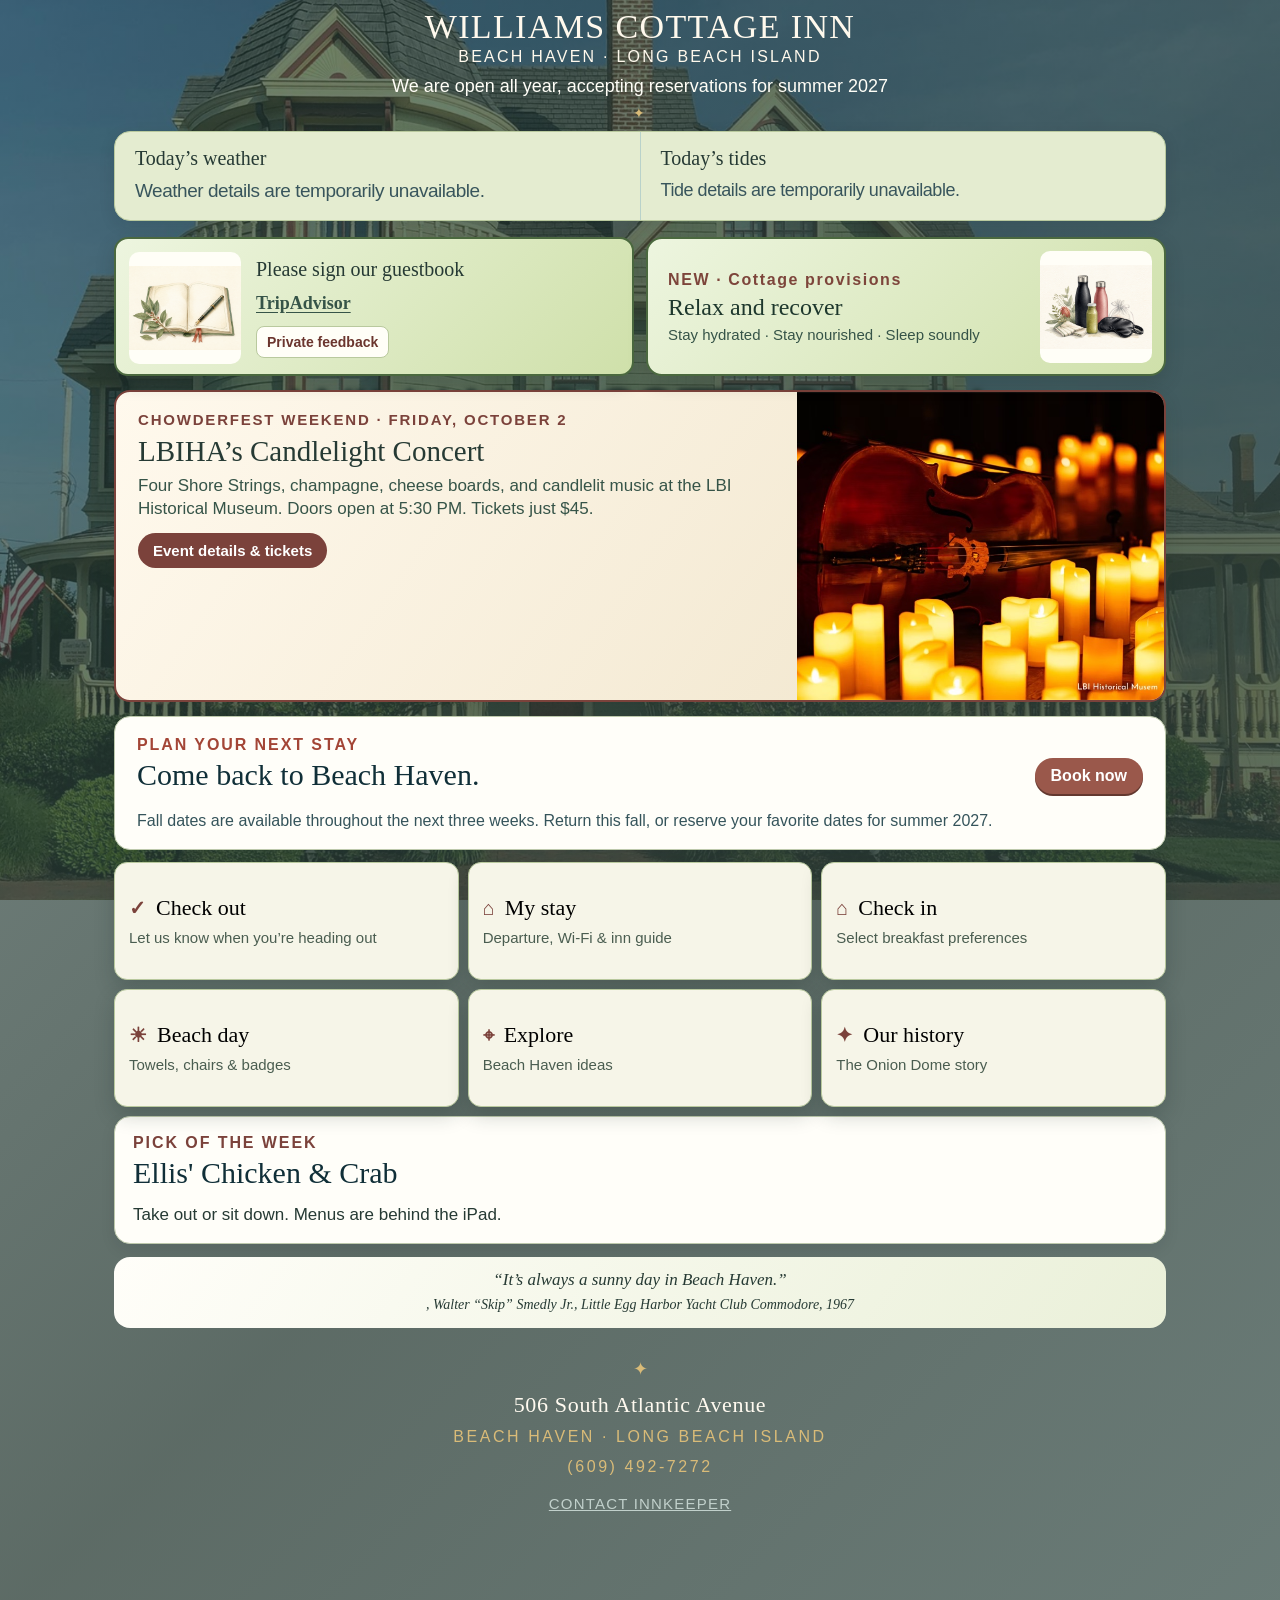
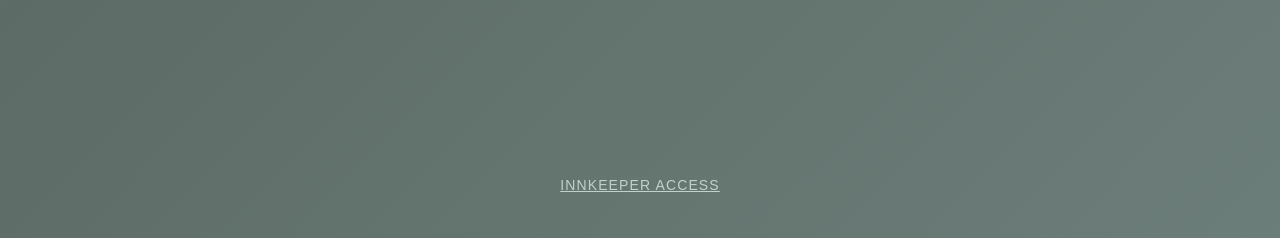
==== commit 1979108b: "Refresh fall and summer availability promotion" ====
--- a/index.html
+++ b/index.html
@@ -552,7 +552,7 @@
 <script>
   document.addEventListener('DOMContentLoaded', () => {
     const stay = document.querySelector('.return-stay');
-    const detailText = 'The Dome Room and Asian Room are both available Monday, August 10 through Friday, August 14.';
+    const detailText = 'Fall dates are available throughout the next three weeks. Return this fall, or reserve your favorite dates for summer 2027.';
     const simplifyStay = () => {
       stay?.querySelector('p')?.remove();
       stay?.querySelector('.return-event a')?.remove();
@@ -847,10 +847,10 @@
 </body>
 
 <script>
-  document.addEventListener('DOMContentLoaded', () => {
+  setTimeout(() => {
     const stay = document.querySelector('#home .return-stay');
     if (!stay) return;
     stay.innerHTML = '<span class="return-eyebrow">Plan your next stay</span><div class="return-title-row"><h2>Come back to Beach Haven.</h2><a class="return-book-now" href="https://secure.thinkreservations.com/williamscottageinn/reservations" target="_blank" rel="noopener">Book now</a></div><div class="return-event"><a href="https://secure.thinkreservations.com/williamscottageinn/reservations" target="_blank" rel="noopener">View current availability</a><span>Fall dates are available throughout the next three weeks. Return this fall, or reserve your favorite dates for summer 2027.</span></div>';
-  });
+  }, 0);
 </script>
 </html>
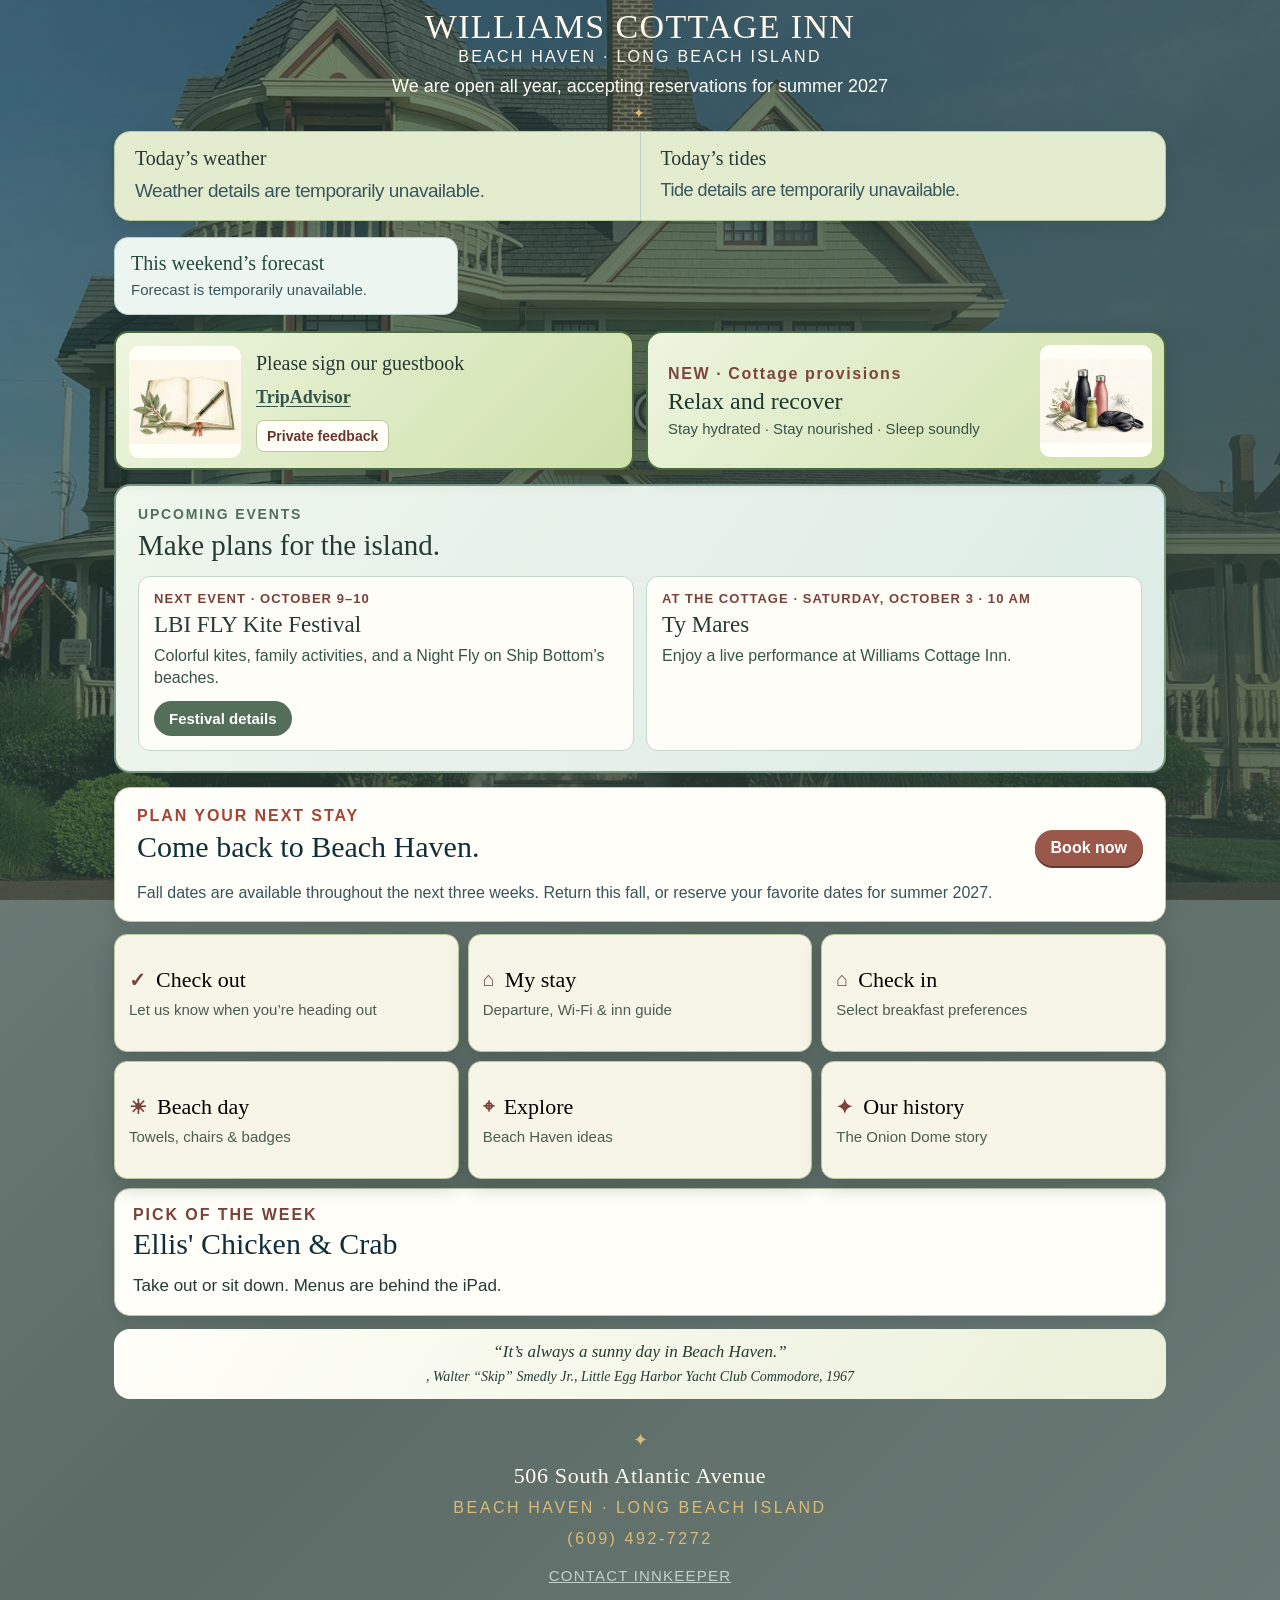
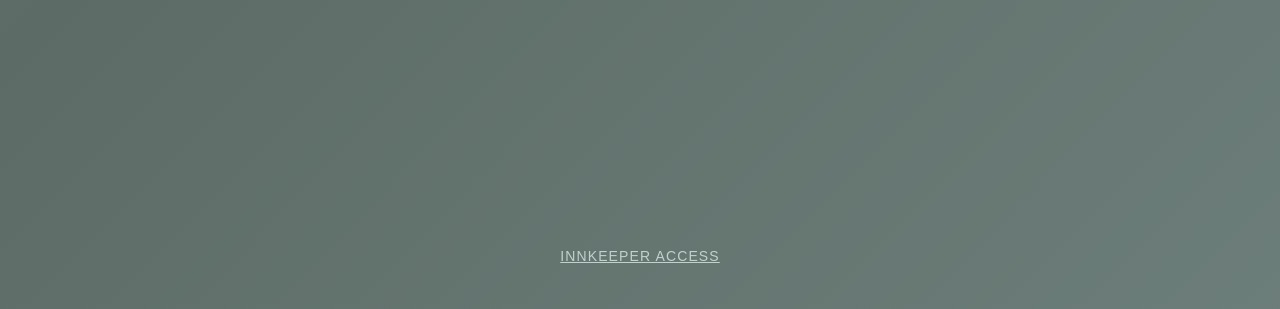
==== commit bc7e7d0e: "Refresh weekend forecast and upcoming events" ====
--- a/index.html
+++ b/index.html
@@ -853,4 +853,58 @@
     stay.innerHTML = '<span class="return-eyebrow">Plan your next stay</span><div class="return-title-row"><h2>Come back to Beach Haven.</h2><a class="return-book-now" href="https://secure.thinkreservations.com/williamscottageinn/reservations" target="_blank" rel="noopener">Book now</a></div><div class="return-event"><a href="https://secure.thinkreservations.com/williamscottageinn/reservations" target="_blank" rel="noopener">View current availability</a><span>Fall dates are available throughout the next three weeks. Return this fall, or reserve your favorite dates for summer 2027.</span></div>';
   }, 0);
 </script>
+
+<style>
+  #home .weekend-forecast{display:grid;grid-template-columns:repeat(3,1fr);gap:10px;margin:0 0 16px}
+  #home .weekend-forecast-card{padding:14px 16px;border:1px solid #b9d2ca;border-radius:14px;background:#edf5f1;color:#38555c}
+  #home .weekend-forecast-card b{display:block;color:#26483f;font:normal 20px/1.15 Georgia,serif}
+  #home .weekend-forecast-card span{display:block;margin-top:5px;font:15px/1.35 Arial,sans-serif}
+  #home .candlelight-event{background:linear-gradient(125deg,#eff6ec,#dcebe6);border-color:#799b86}
+  #home .candlelight-event-inner{display:block}
+  #home .candlelight-event-copy{padding:20px 22px}
+  #home .candlelight-event-copy .events-title{display:block;color:#536f5a;font:800 14px/1.2 Arial,sans-serif;letter-spacing:.13em;text-transform:uppercase}
+  #home .candlelight-event-copy h2{margin:6px 0 14px}
+  #home .candlelight-event-copy .event-list{display:grid;grid-template-columns:1fr 1fr;gap:12px}
+  #home .candlelight-event-copy .event-item{padding:14px 15px;border-radius:12px;background:#fffdf8;border:1px solid #c5d8cc}
+  #home .candlelight-event-copy .event-item strong{display:block;color:#7b423b;font:800 13px/1.25 Arial,sans-serif;letter-spacing:.08em;text-transform:uppercase}
+  #home .candlelight-event-copy .event-item h3{margin:5px 0 7px;font:normal 23px/1.12 Georgia,serif;color:#263a34}
+  #home .candlelight-event-copy .event-item p{font-size:16px}
+  #home .candlelight-event-copy .event-item a{background:#536f5a}
+  @media(max-width:700px){#home .weekend-forecast{grid-template-columns:1fr}#home .candlelight-event-copy .event-list{grid-template-columns:1fr}}
+</style>
+<script>
+  (() => {
+    const condition = code => ({0:'Clear',1:'Mostly clear',2:'Partly cloudy',3:'Cloudy',45:'Foggy',48:'Foggy',51:'Light drizzle',53:'Drizzle',55:'Drizzle',61:'Light rain',63:'Rain',65:'Rain',80:'Showers',81:'Showers',82:'Showers',95:'Thunderstorms'})[code] || 'Forecast';
+    const showWeekendForecast = async () => {
+      const home = document.getElementById('home');
+      const strip = document.getElementById('todayStrip');
+      if (!home || !strip || document.getElementById('weekendForecast')) return;
+      const section = document.createElement('section');
+      section.id = 'weekendForecast';
+      section.className = 'weekend-forecast';
+      section.setAttribute('aria-label', 'This weekend’s forecast');
+      section.innerHTML = '<article class="weekend-forecast-card"><b>This weekend’s forecast</b><span>Loading Friday through Sunday…</span></article>';
+      strip.after(section);
+      try {
+        const r = await fetch('https://api.open-meteo.com/v1/forecast?latitude=39.5596&longitude=-74.2435&daily=weather_code,temperature_2m_max,temperature_2m_min&temperature_unit=fahrenheit&timezone=America%2FNew_York&cache_bust=' + Date.now());
+        const data = await r.json();
+        const dates = ['2026-10-02','2026-10-03','2026-10-04'];
+        const labels = ['Friday · Oct 2','Saturday · Oct 3','Sunday · Oct 4'];
+        section.innerHTML = dates.map((date, index) => {
+          const d = data.daily.time.indexOf(date);
+          return '<article class="weekend-forecast-card"><b>' + labels[index] + '</b><span>' + condition(data.daily.weather_code[d]) + ' · High ' + Math.round(data.daily.temperature_2m_max[d]) + '° · Low ' + Math.round(data.daily.temperature_2m_min[d]) + '°</span></article>';
+        }).join('');
+      } catch (error) {
+        section.innerHTML = '<article class="weekend-forecast-card"><b>This weekend’s forecast</b><span>Forecast is temporarily unavailable.</span></article>';
+      }
+    };
+    const refreshEvents = () => {
+      const event = document.querySelector('#home .candlelight-event');
+      if (!event) return;
+      event.setAttribute('aria-label', 'Upcoming events');
+      event.innerHTML = '<div class="candlelight-event-inner"><div class="candlelight-event-copy"><span class="events-title">Upcoming events</span><h2>Make plans for the island.</h2><div class="event-list"><article class="event-item"><strong>Next event · October 9–10</strong><h3>LBI FLY Kite Festival</h3><p>Colorful kites, family activities, and a Night Fly on Ship Bottom’s beaches.</p><a href="https://lbifly.com/" target="_blank" rel="noopener">Festival details</a></article><article class="event-item"><strong>At the cottage · Saturday, October 3 · 10 AM</strong><h3>Ty Mares</h3><p>Enjoy a live performance at Williams Cottage Inn.</p></article></div></div></div>';
+    };
+    setTimeout(() => { showWeekendForecast(); refreshEvents(); }, 0);
+  })();
+</script>
 </html>
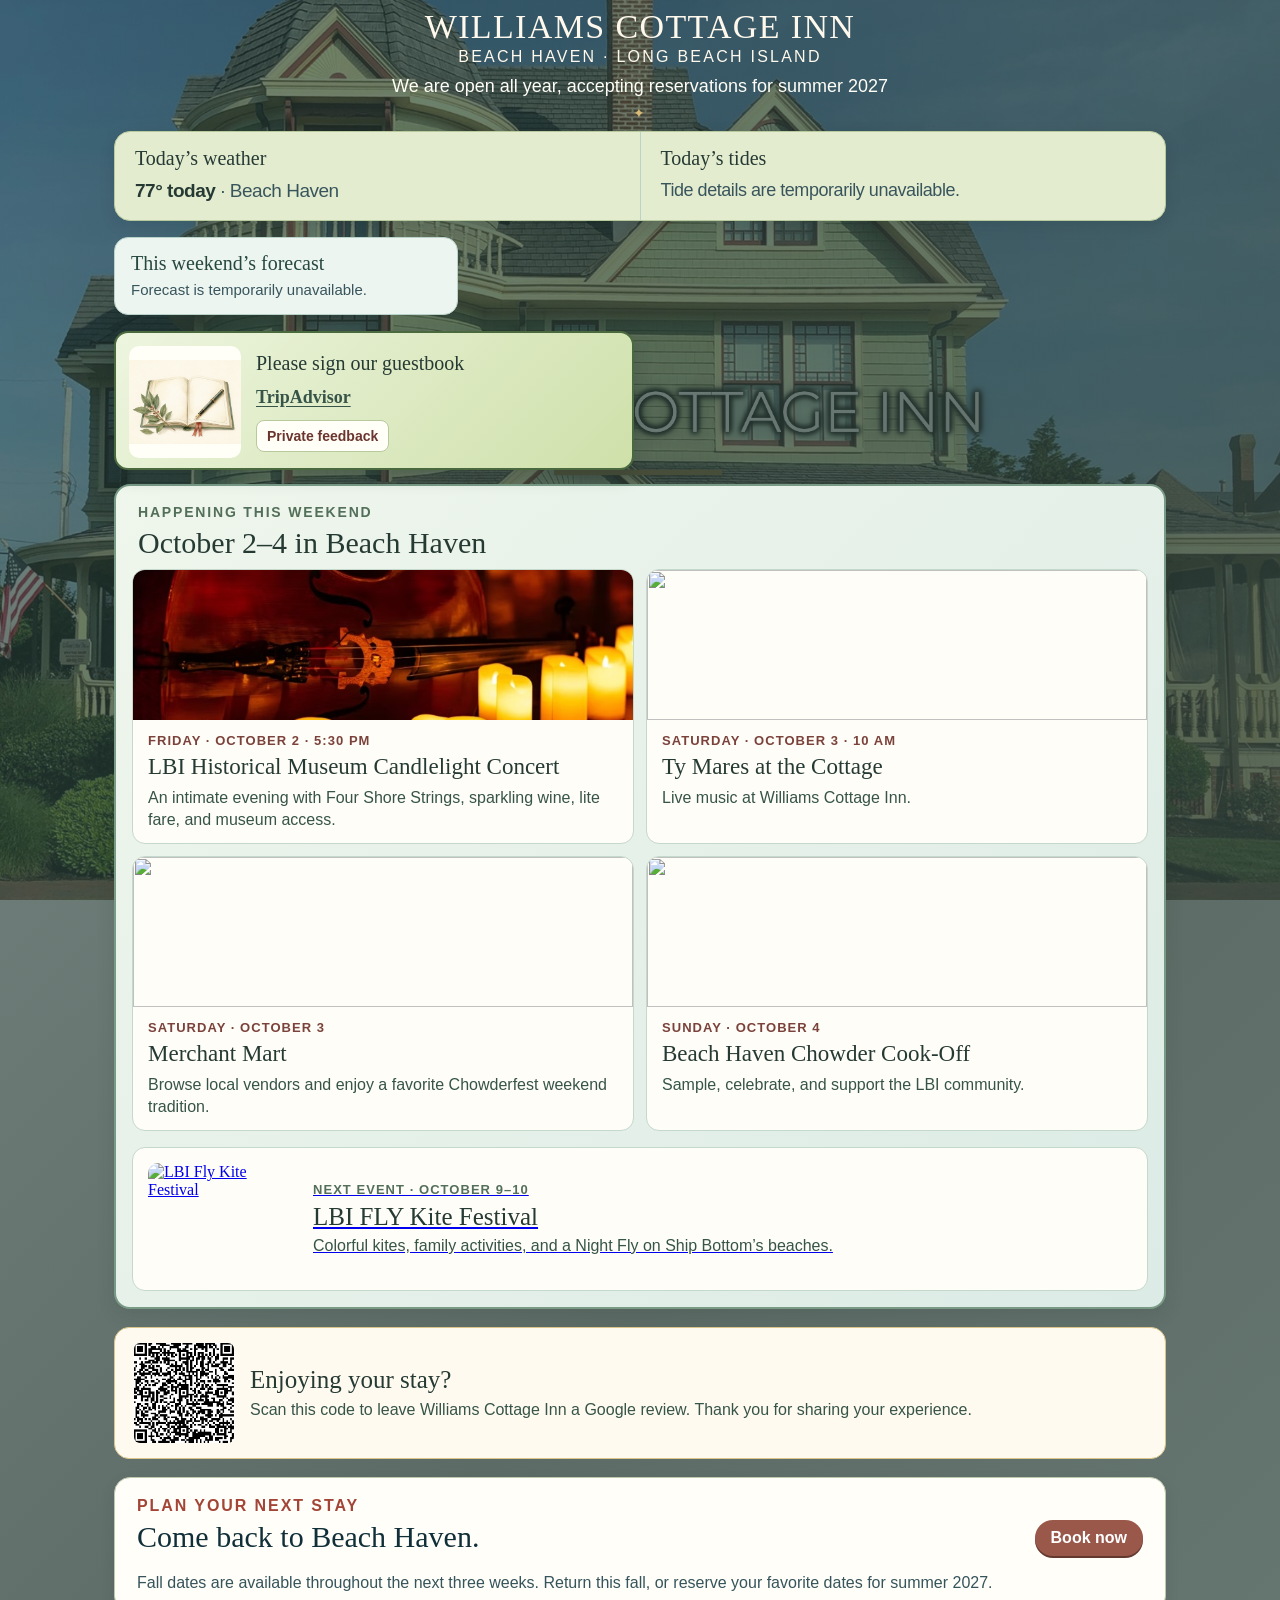
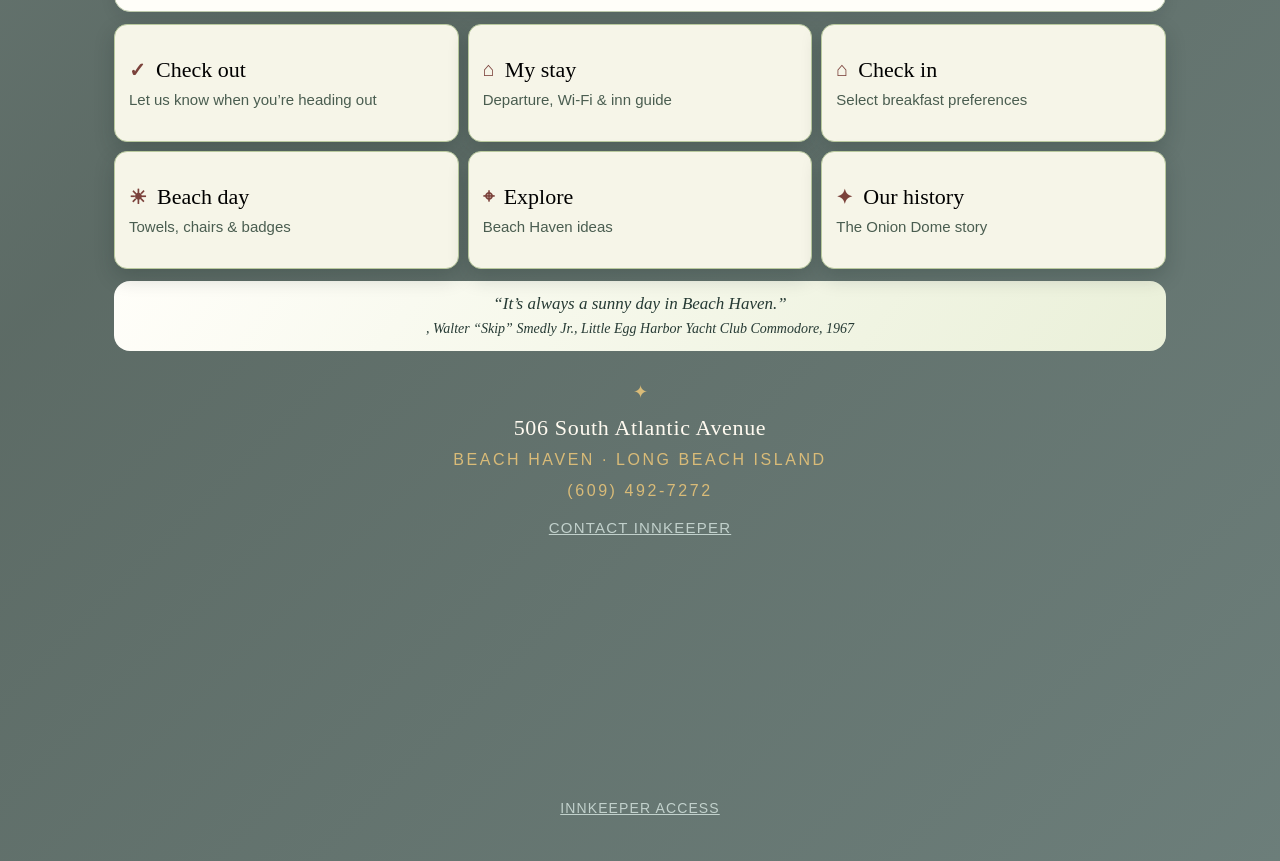
==== commit 868e849a: "Refresh weekend events, imagery, and Google review QR" ====
--- a/index.html
+++ b/index.html
@@ -907,4 +907,67 @@
     setTimeout(() => { showWeekendForecast(); refreshEvents(); }, 0);
   })();
 </script>
+
+<style>
+  #home .weekend-events{margin:14px 0 18px;border:2px solid #799b86;border-radius:16px;overflow:hidden;background:linear-gradient(135deg,#eff6ec,#dcebe6);box-shadow:0 7px 18px rgba(34,47,40,.12)}
+  #home .weekend-events-head{padding:18px 22px 10px}
+  #home .weekend-events-head span{display:block;color:#536f5a;font:800 14px/1.2 Arial,sans-serif;letter-spacing:.13em;text-transform:uppercase}
+  #home .weekend-events-head h2{margin:5px 0 0;color:#263a34;font:normal 30px/1.1 Georgia,serif}
+  #home .weekend-events-grid{display:grid;grid-template-columns:repeat(2,1fr);gap:12px;padding:0 16px 16px}
+  #home .weekend-event-card{overflow:hidden;border:1px solid #c5d8cc;border-radius:13px;background:#fffdf8}
+  #home .weekend-event-card img{display:block;width:100%;height:150px;object-fit:cover}
+  #home .weekend-event-card div{padding:13px 15px}
+  #home .weekend-event-card strong{display:block;color:#7b423b;font:800 13px/1.2 Arial,sans-serif;letter-spacing:.08em;text-transform:uppercase}
+  #home .weekend-event-card h3{margin:5px 0 7px;color:#263a34;font:normal 23px/1.13 Georgia,serif}
+  #home .weekend-event-card p{margin:0;color:#365448;font:16px/1.36 Arial,sans-serif}
+  #home .weekend-event-card a{display:block;color:inherit;text-decoration:none}
+  #home .weekend-event-card a:hover h3{text-decoration:underline;text-underline-offset:3px}
+  #home .next-event{margin:0 16px 16px;padding:15px;border-radius:13px;background:#fffdf8;border:1px solid #c5d8cc;display:grid;grid-template-columns:150px 1fr;gap:15px;align-items:center}
+  #home .next-event img{width:150px;height:112px;border-radius:10px;object-fit:cover}
+  #home .next-event strong{display:block;color:#536f5a;font:800 13px/1.2 Arial,sans-serif;letter-spacing:.08em;text-transform:uppercase}
+  #home .next-event h3{margin:5px 0;color:#263a34;font:normal 25px/1.1 Georgia,serif}
+  #home .next-event p{margin:0;color:#365448;font:16px/1.36 Arial,sans-serif}
+  #home .google-review-qr{display:flex;align-items:center;gap:16px;margin:0 0 18px;padding:15px 19px;border:1px solid #dcc58a;border-radius:15px;background:#fffaf0}
+  #home .google-review-qr img{width:100px;height:100px;object-fit:contain;background:#fff;border-radius:6px}
+  #home .google-review-qr h2{margin:0 0 5px;color:#263a34;font:normal 25px/1.1 Georgia,serif}
+  #home .google-review-qr p{margin:0;color:#365448;font:16px/1.36 Arial,sans-serif}
+  @media(max-width:700px){#home .weekend-events-grid{grid-template-columns:1fr}#home .next-event{grid-template-columns:1fr}#home .next-event img{width:100%;height:170px}#home .google-review-qr{align-items:flex-start}}
+</style>
+<script>
+  (() => {
+    const link = (url, image, date, title, text) => '<article class="weekend-event-card"><a href="' + url + '" target="_blank" rel="noopener">' + (image ? '<img src="' + image + '" alt="">' : '') + '<div><strong>' + date + '</strong><h3>' + title + '</h3><p>' + text + '</p></div></a></article>';
+    const applyWeekendRefresh = () => {
+      const home = document.getElementById('home');
+      if (!home) return;
+      Array.from(home.querySelectorAll('button')).find(button => button.textContent.includes('Relax and recover'))?.remove();
+      home.querySelector('[data-engleside-pick]')?.remove();
+      home.querySelector('.candlelight-event')?.remove();
+      home.querySelector('.weekend-events')?.remove();
+      home.querySelector('.google-review-qr')?.remove();
+      const anchor = home.querySelector('.return-stay');
+      const events = document.createElement('section');
+      events.className = 'weekend-events';
+      events.setAttribute('aria-label','Happening this weekend and next event');
+      events.innerHTML = '<div class="weekend-events-head"><span>Happening this weekend</span><h2>October 2–4 in Beach Haven</h2></div><div class="weekend-events-grid">' +
+        link('https://www.lbihistoricalmuseum.org/candlelight-concert','candlelight-concert.jpg','Friday · October 2 · 5:30 PM','LBI Historical Museum Candlelight Concert','An intimate evening with Four Shore Strings, sparkling wine, lite fare, and museum access.') +
+        link('https://tymaresmusic.com/home','https://images.zoogletools.com/s%3Abzglfiles/u/706253/0677e39ae1cff9ed9eb327baa3237e56be61fa21/original/dsc00409-edit.jpg/%21%21/b%3AW1sicmVzaXplIiwxODAwXSxbIm1heCJdLFsid2UiXV0%3D/meta%3AeyJzcmNCdWNrZXQiOiJiemdsZmlsZXMifQ%3D%3D.jpg','Saturday · October 3 · 10 AM','Ty Mares at the Cottage','Live music at Williams Cottage Inn.') +
+        link('https://www.bhchowdercookoff.com/','https://images.squarespace-cdn.com/content/v1/663cb67e26431800748961ff/1715258113828-XFXAL26G9ICGK5HEF75S/image-asset.jpeg','Saturday · October 3','Merchant Mart','Browse local vendors and enjoy a favorite Chowderfest weekend tradition.') +
+        link('https://www.bhchowdercookoff.com/','https://images.squarespace-cdn.com/content/v1/663cb67e26431800748961ff/1715258113828-XFXAL26G9ICGK5HEF75S/image-asset.jpeg','Sunday · October 4','Beach Haven Chowder Cook-Off','Sample, celebrate, and support the LBI community.') +
+        '</div><a class="next-event" href="https://lbifly.com/" target="_blank" rel="noopener"><img src="https://lbifly.com/wp-content/uploads/2026/03/2.png" alt="LBI Fly Kite Festival"><div><strong>Next event · October 9–10</strong><h3>LBI FLY Kite Festival</h3><p>Colorful kites, family activities, and a Night Fly on Ship Bottom’s beaches.</p></div></a>';
+      if (anchor) anchor.before(events); else home.append(events);
+      const qr = document.createElement('section');
+      qr.className = 'google-review-qr';
+      qr.setAttribute('aria-label','Google review QR code');
+      qr.innerHTML = '<img src="google-review-qr.png" alt="QR code for Google review"><div><h2>Enjoying your stay?</h2><p>Scan this code to leave Williams Cottage Inn a Google review. Thank you for sharing your experience.</p></div>';
+      events.after(qr);
+      const weather = document.getElementById('weatherToday');
+      if (weather) {
+        const setWeather = () => { if (!weather.textContent.includes('77°')) weather.innerHTML = '<strong>77° today</strong><br>Beach Haven'; };
+        setWeather();
+        new MutationObserver(setWeather).observe(weather,{childList:true,subtree:true,characterData:true});
+      }
+    };
+    setTimeout(applyWeekendRefresh, 0);
+  })();
+</script>
 </html>
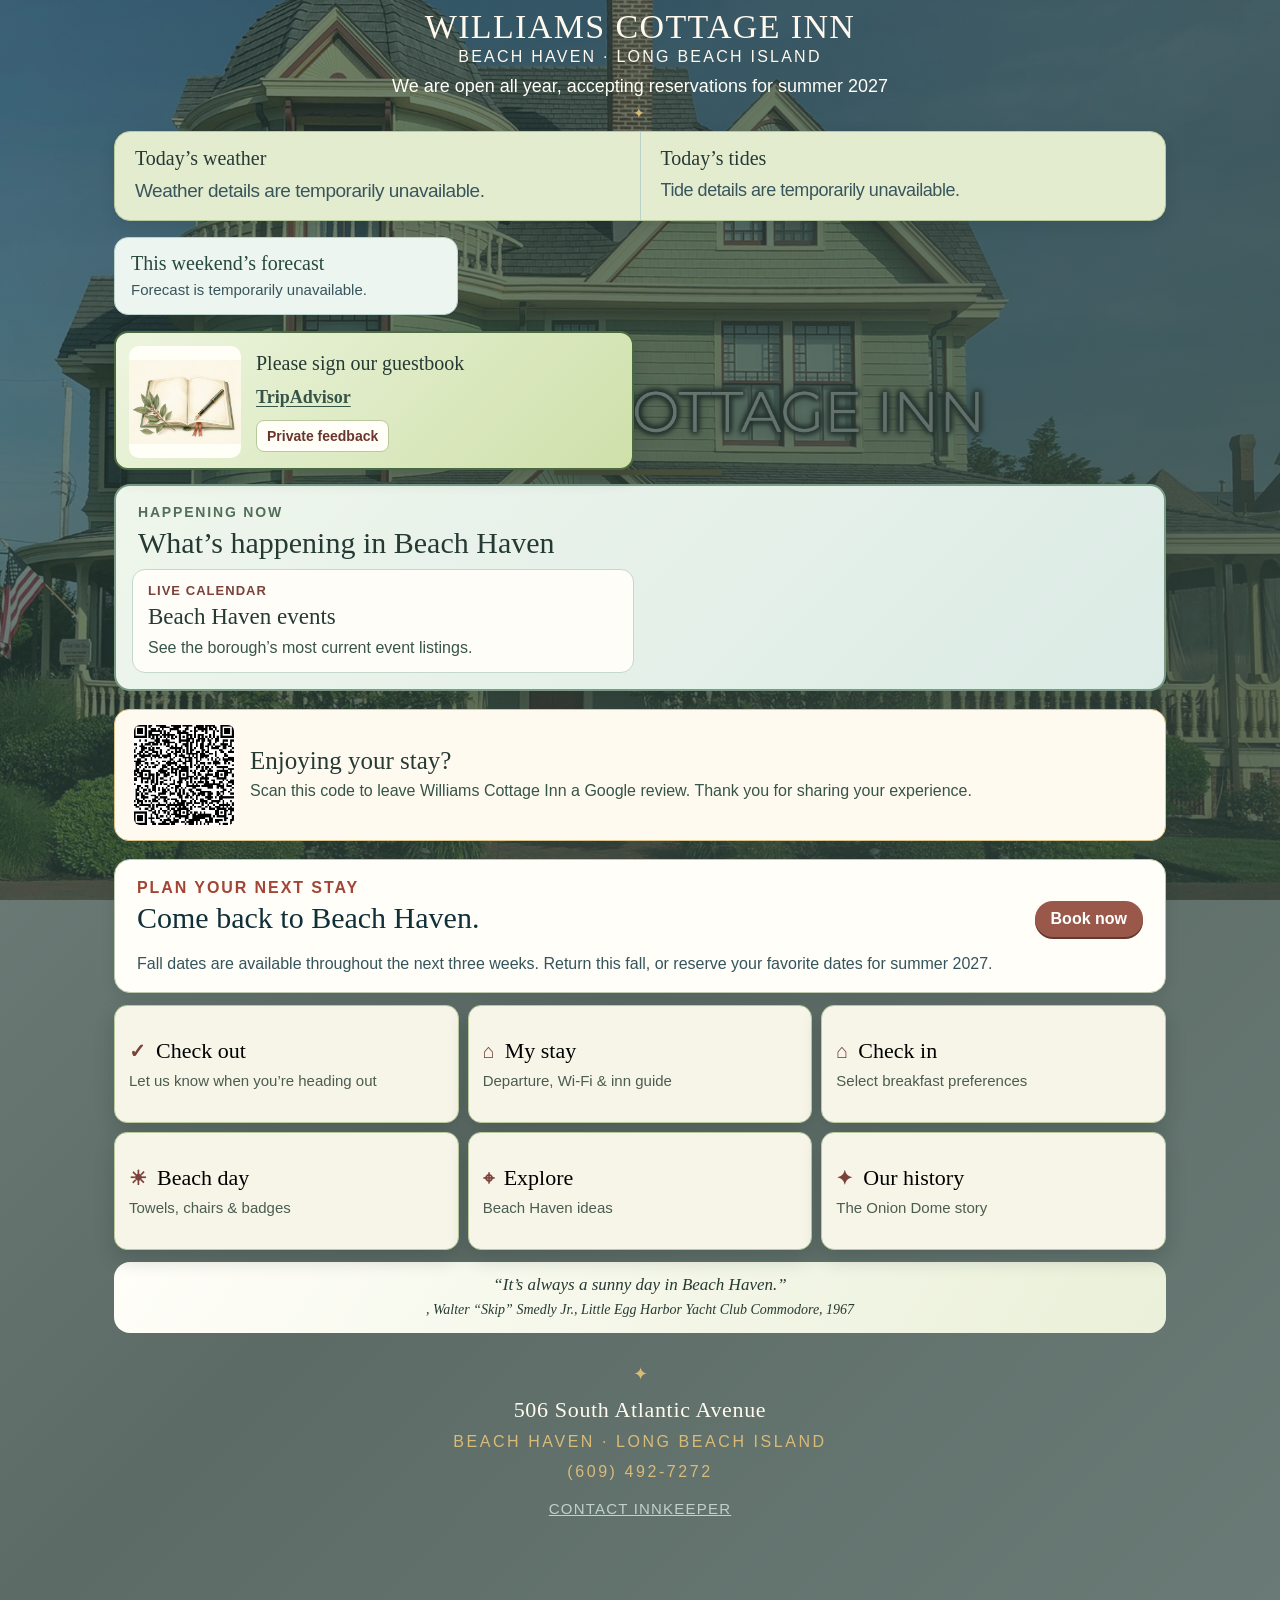
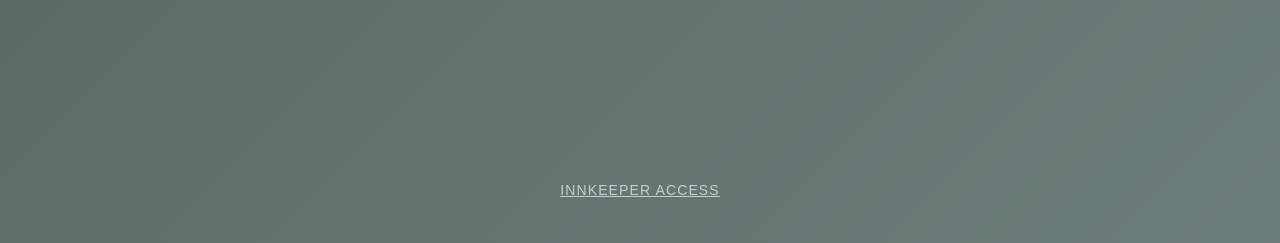
==== commit 9fae1425: "Make forecast and events date-aware" ====
--- a/index.html
+++ b/index.html
@@ -935,8 +935,41 @@
 </style>
 <script>
   (() => {
-    const link = (url, image, date, title, text) => '<article class="weekend-event-card"><a href="' + url + '" target="_blank" rel="noopener">' + (image ? '<img src="' + image + '" alt="">' : '') + '<div><strong>' + date + '</strong><h3>' + title + '</h3><p>' + text + '</p></div></a></article>';
-    const applyWeekendRefresh = () => {
+    const dayId = date => date.toISOString().slice(0,10);
+    const nyToday = () => {
+      const parts = new Intl.DateTimeFormat('en-US',{timeZone:'America/New_York',year:'numeric',month:'2-digit',day:'2-digit'}).formatToParts();
+      const v = Object.fromEntries(parts.filter(part => part.type !== 'literal').map(part => [part.type,part.value]));
+      return new Date(Date.UTC(Number(v.year),Number(v.month)-1,Number(v.day)));
+    };
+    const addDays = (date, days) => new Date(date.getTime() + days * 86400000);
+    const label = date => new Intl.DateTimeFormat('en-US',{timeZone:'America/New_York',weekday:'long',month:'short',day:'numeric'}).format(date);
+    const condition = code => ({0:'Clear',1:'Mostly clear',2:'Partly cloudy',3:'Cloudy',45:'Foggy',48:'Foggy',51:'Light drizzle',53:'Drizzle',55:'Drizzle',61:'Light rain',63:'Rain',65:'Rain',80:'Showers',81:'Showers',82:'Showers',95:'Thunderstorms'})[code] || 'Forecast';
+    const card = (url, image, date, title, text) => '<article class="weekend-event-card"><a href="' + url + '" target="_blank" rel="noopener">' + (image ? '<img src="' + image + '" alt="">' : '') + '<div><strong>' + date + '</strong><h3>' + title + '</h3><p>' + text + '</p></div></a></article>';
+    async function updateForecast() {
+      const home = document.getElementById('home'), strip = document.getElementById('todayStrip');
+      if (!home || !strip) return;
+      document.getElementById('weekendForecast')?.remove();
+      const today = nyToday(), weekday = today.getUTCDay();
+      const friday = weekday === 0 ? addDays(today,-2) : addDays(today,5-weekday);
+      const dates = [friday,addDays(friday,1),addDays(friday,2)];
+      const section = document.createElement('section');
+      section.id = 'weekendForecast';
+      section.className = 'weekend-forecast';
+      section.setAttribute('aria-label','This weekend’s forecast');
+      section.innerHTML = '<article class="weekend-forecast-card"><b>This weekend’s forecast</b><span>Loading…</span></article>';
+      strip.after(section);
+      try {
+        const response = await fetch('https://api.open-meteo.com/v1/forecast?latitude=39.5596&longitude=-74.2435&daily=weather_code,temperature_2m_max,temperature_2m_min&temperature_unit=fahrenheit&timezone=America%2FNew_York&cache_bust=' + Date.now());
+        const data = await response.json();
+        section.innerHTML = dates.map(date => {
+          const i = data.daily.time.indexOf(dayId(date));
+          return '<article class="weekend-forecast-card"><b>' + label(date) + '</b><span>' + condition(data.daily.weather_code[i]) + ' · High ' + Math.round(data.daily.temperature_2m_max[i]) + '° · Low ' + Math.round(data.daily.temperature_2m_min[i]) + '°</span></article>';
+        }).join('');
+      } catch (error) {
+        section.innerHTML = '<article class="weekend-forecast-card"><b>This weekend’s forecast</b><span>Forecast is temporarily unavailable.</span></article>';
+      }
+    }
+    function updateEvents() {
       const home = document.getElementById('home');
       if (!home) return;
       Array.from(home.querySelectorAll('button')).find(button => button.textContent.includes('Relax and recover'))?.remove();
@@ -944,30 +977,35 @@
       home.querySelector('.candlelight-event')?.remove();
       home.querySelector('.weekend-events')?.remove();
       home.querySelector('.google-review-qr')?.remove();
-      const anchor = home.querySelector('.return-stay');
+      const today = dayId(nyToday()), anchor = home.querySelector('.return-stay');
       const events = document.createElement('section');
       events.className = 'weekend-events';
-      events.setAttribute('aria-label','Happening this weekend and next event');
-      events.innerHTML = '<div class="weekend-events-head"><span>Happening this weekend</span><h2>October 2–4 in Beach Haven</h2></div><div class="weekend-events-grid">' +
-        link('https://www.lbihistoricalmuseum.org/candlelight-concert','candlelight-concert.jpg','Friday · October 2 · 5:30 PM','LBI Historical Museum Candlelight Concert','An intimate evening with Four Shore Strings, sparkling wine, lite fare, and museum access.') +
-        link('https://tymaresmusic.com/home','https://images.zoogletools.com/s%3Abzglfiles/u/706253/0677e39ae1cff9ed9eb327baa3237e56be61fa21/original/dsc00409-edit.jpg/%21%21/b%3AW1sicmVzaXplIiwxODAwXSxbIm1heCJdLFsid2UiXV0%3D/meta%3AeyJzcmNCdWNrZXQiOiJiemdsZmlsZXMifQ%3D%3D.jpg','Saturday · October 3 · 10 AM','Ty Mares at the Cottage','Live music at Williams Cottage Inn.') +
-        link('https://www.bhchowdercookoff.com/','https://images.squarespace-cdn.com/content/v1/663cb67e26431800748961ff/1715258113828-XFXAL26G9ICGK5HEF75S/image-asset.jpeg','Saturday · October 3','Merchant Mart','Browse local vendors and enjoy a favorite Chowderfest weekend tradition.') +
-        link('https://www.bhchowdercookoff.com/','https://images.squarespace-cdn.com/content/v1/663cb67e26431800748961ff/1715258113828-XFXAL26G9ICGK5HEF75S/image-asset.jpeg','Sunday · October 4','Beach Haven Chowder Cook-Off','Sample, celebrate, and support the LBI community.') +
-        '</div><a class="next-event" href="https://lbifly.com/" target="_blank" rel="noopener"><img src="https://lbifly.com/wp-content/uploads/2026/03/2.png" alt="LBI Fly Kite Festival"><div><strong>Next event · October 9–10</strong><h3>LBI FLY Kite Festival</h3><p>Colorful kites, family activities, and a Night Fly on Ship Bottom’s beaches.</p></div></a>';
+      let heading, cards = '', next = '';
+      if (today === '2026-10-04') {
+        heading = 'Happening today · Sunday, October 4';
+        cards += card('https://www.bhchowdercookoff.com/','https://images.squarespace-cdn.com/content/v1/663cb67e26431800748961ff/1715258113828-XFXAL26G9ICGK5HEF75S/image-asset.jpeg','Today · 11 AM–6 PM','Beach Haven Chowder Cook-Off','Taste local favorites at Taylor Avenue Waterfront.');
+        next = '<a class="next-event" href="https://lbifly.com/" target="_blank" rel="noopener"><img src="https://lbifly.com/wp-content/uploads/2026/03/2.png" alt="LBI FLY Kite Festival"><div><strong>Columbus Day weekend · October 9–12</strong><h3>LBI FLY Kite Festival</h3><p>Plan ahead for colorful kites, family activities, and a Night Fly in Ship Bottom, October 9–10.</p></div></a>';
+      } else if (today >= '2026-10-05' && today <= '2026-10-12') {
+        heading = 'Columbus Day weekend · October 9–12';
+        cards += card('https://lbifly.com/','https://lbifly.com/wp-content/uploads/2026/03/2.png','Friday–Saturday · October 9–10','LBI FLY Kite Festival','Kites, family activities, and a Night Fly in Ship Bottom.') +
+          card('https://surflight.org/','', 'Wednesday–Sunday · October 7–11','Deceived at Surflight Theatre','A suspenseful fall production in Beach Haven.') +
+          card('https://www.18milerun.org/','', 'Sunday · October 11 · 10 AM–2 PM','LBI 18-Mile Run & 12K','Cheer on runners at this island tradition.');
+        next = '<a class="next-event" href="https://beachhaven-nj.gov/events/" target="_blank" rel="noopener"><div><strong>Keep exploring</strong><h3>More Beach Haven events</h3><p>Open the borough’s live events calendar for the newest local listings.</p></div></a>';
+      } else {
+        heading = 'What’s happening in Beach Haven';
+        cards += card('https://beachhaven-nj.gov/events/','', 'Live calendar','Beach Haven events','See the borough’s most current event listings.');
+        next = '';
+      }
+      events.setAttribute('aria-label',heading);
+      events.innerHTML = '<div class="weekend-events-head"><span>Happening now</span><h2>' + heading + '</h2></div><div class="weekend-events-grid">' + cards + '</div>' + next;
       if (anchor) anchor.before(events); else home.append(events);
       const qr = document.createElement('section');
       qr.className = 'google-review-qr';
       qr.setAttribute('aria-label','Google review QR code');
       qr.innerHTML = '<img src="google-review-qr.png" alt="QR code for Google review"><div><h2>Enjoying your stay?</h2><p>Scan this code to leave Williams Cottage Inn a Google review. Thank you for sharing your experience.</p></div>';
       events.after(qr);
-      const weather = document.getElementById('weatherToday');
-      if (weather) {
-        const setWeather = () => { if (!weather.textContent.includes('77°')) weather.innerHTML = '<strong>77° today</strong><br>Beach Haven'; };
-        setWeather();
-        new MutationObserver(setWeather).observe(weather,{childList:true,subtree:true,characterData:true});
-      }
-    };
-    setTimeout(applyWeekendRefresh, 0);
+    }
+    setTimeout(() => { updateForecast(); updateEvents(); }, 20);
   })();
 </script>
-</html>
+</html>
